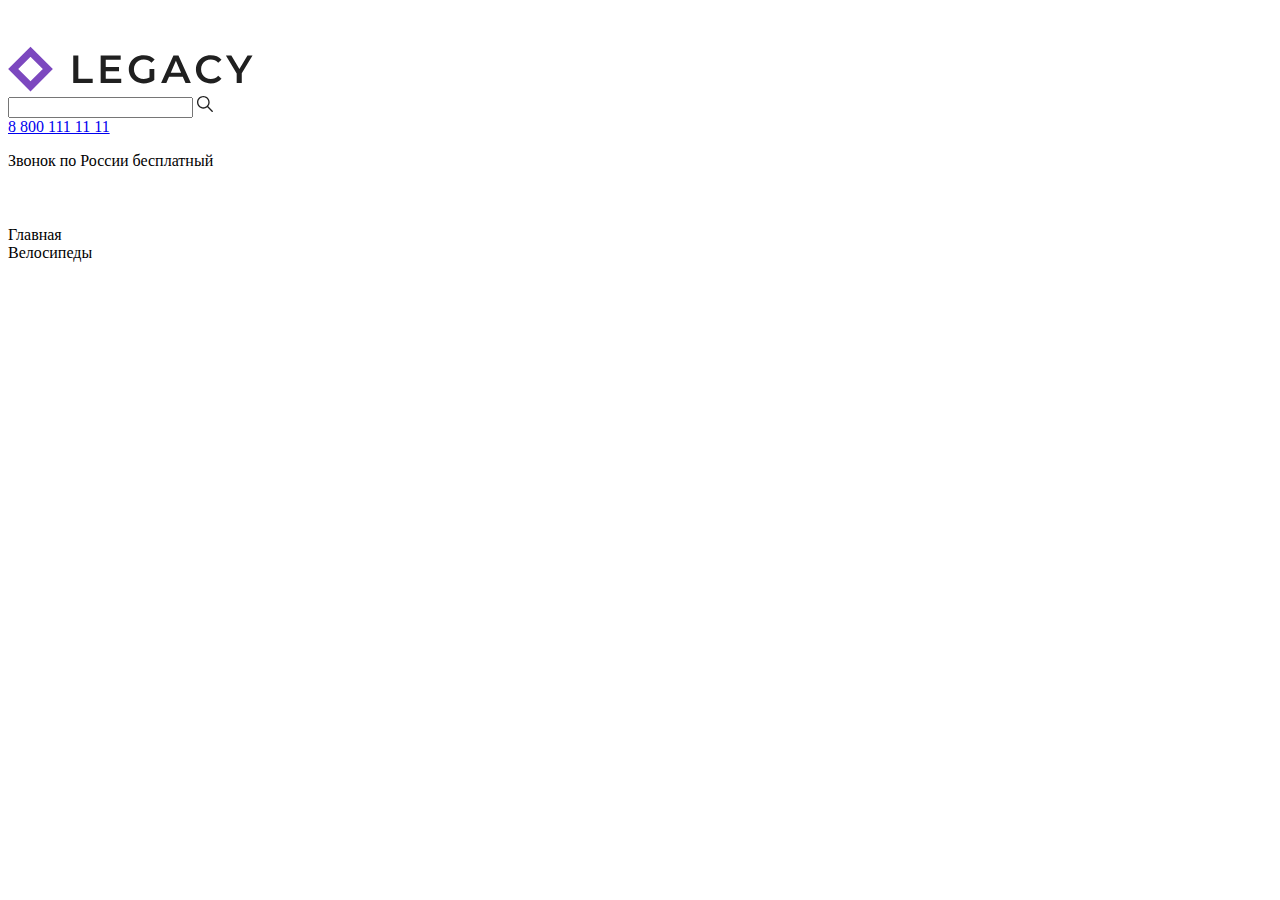
==== src/index.html @ 0d3ebe50 "пример с webpack" ====
<!doctype html>
<html lang="ru">
<head>
    <meta charset="UTF-8">
    <meta name="viewport"
          content="width=device-width, user-scalable=no, initial-scale=1.0, maximum-scale=1.0, minimum-scale=1.0">
    <meta http-equiv="X-UA-Compatible" content="ie=edge">
    <title>Hi</title>
</head>
<body>
<svg display="none" xmlns="http://www.w3.org/2000/svg">
    <symbol id="arrow" viewBox="0 0 10 5" fill="none" xmlns="http://www.w3.org/2000/svg">
        <path d="M10 5L5 4.37114e-07L0 5L10 5Z" fill="#202020"/>
    </symbol>

    <symbol id="person" viewBox="0 0 16 16" fill="none"
            xmlns="http://www.w3.org/2000/svg">
        <path d="M7.97253 8.9797C10.3374 8.9797 12.2532 6.96791 12.2532 4.48461C12.2532 2.00131 10.3374 0 7.97253 0C5.6077 0 3.69189 2.01179 3.69189 4.48461C3.69189 6.95743 5.6077 8.9797 7.97253 8.9797ZM7.97253 1.17354C9.70873 1.17354 11.1256 2.66143 11.1256 4.48461C11.1256 6.30779 9.70873 7.79568 7.97253 7.79568C6.23633 7.79568 4.81943 6.30779 4.81943 4.48461C4.81943 2.66143 6.24132 1.17354 7.97253 1.17354Z" fill="white"/>
        <path d="M0.563767 16.0001H15.4312C15.7456 16.0001 15.995 15.7381 15.995 15.4081C15.995 12.3066 13.5903 9.76562 10.6218 9.76562H5.37325C2.41472 9.76562 0 12.2908 0 15.4081C0 15.7381 0.249454 16.0001 0.563767 16.0001ZM5.37325 10.9549H10.6268C12.782 10.9549 14.5532 12.6366 14.8326 14.816H1.16745C1.44684 12.6471 3.21796 10.9549 5.37325 10.9549Z" fill="white"/>
    </symbol>

    <symbol id="turn" viewBox="0 0 18 18" fill="none"
             xmlns="http://www.w3.org/2000/svg">
        <rect width="18" height="18" rx="2" fill="#202020"/>
        <rect x="3" y="8" width="12" height="2" fill="white"/>
    </symbol>

    <symbol id="un-turn" viewBox="0 0 18 18" fill="none"
         xmlns="http://www.w3.org/2000/svg">
        <rect width="18" height="18" rx="2" fill="#D2D2D2"/>
        <rect x="4" y="4" width="10" height="10" stroke="white" stroke-width="2"/>
    </symbol>

    <symbol id="logo" viewBox="0 0 245 46" fill="none" xmlns="http://www.w3.org/2000/svg">
        <path d="M22.506 5.77637L5.20953 23.0729L22.506 40.3694L39.8025 23.0729L22.506 5.77637Z" stroke="#7C48BF" stroke-width="7.13258"/>
        <path d="M65.2446 9.53958H70.3444V32.6848H84.7023V37H65.2446V9.53958ZM113.247 32.724V37H92.6514V9.53958H112.698V13.8156H97.7512V20.9553H111.011V25.1528H97.7512V32.724H113.247ZM141.491 22.956H146.317V33.9009C144.904 35.0255 143.257 35.8885 141.374 36.49C139.491 37.0915 137.555 37.3923 135.568 37.3923C132.769 37.3923 130.246 36.7908 127.997 35.5877C125.747 34.3586 123.982 32.6717 122.701 30.5272C121.419 28.3827 120.778 25.9635 120.778 23.2698C120.778 20.5761 121.419 18.1569 122.701 16.0124C123.982 13.8679 125.747 12.1941 127.997 10.9911C130.272 9.76188 132.822 9.14729 135.646 9.14729C137.948 9.14729 140.04 9.5265 141.923 10.2849C143.806 11.0434 145.388 12.1549 146.67 13.6194L143.453 16.7577C141.361 14.6655 138.837 13.6194 135.882 13.6194C133.946 13.6194 132.22 14.0248 130.703 14.8355C129.213 15.6463 128.036 16.7839 127.173 18.2485C126.336 19.713 125.917 21.3868 125.917 23.2698C125.917 25.1005 126.336 26.7481 127.173 28.2127C128.036 29.6772 129.213 30.8279 130.703 31.6648C132.22 32.5017 133.933 32.9202 135.842 32.9202C137.987 32.9202 139.87 32.4494 141.491 31.5079V22.956ZM174.776 30.6449H161.046L158.339 37H153.082L165.439 9.53958H170.461L182.857 37H177.522L174.776 30.6449ZM173.089 26.6435L167.911 14.6394L162.772 26.6435H173.089ZM202.599 37.3923C199.827 37.3923 197.317 36.7908 195.067 35.5877C192.844 34.3586 191.092 32.6717 189.811 30.5272C188.555 28.3827 187.928 25.9635 187.928 23.2698C187.928 20.5761 188.568 18.1569 189.85 16.0124C191.131 13.8679 192.884 12.1941 195.107 10.9911C197.356 9.76188 199.866 9.14729 202.639 9.14729C204.888 9.14729 206.941 9.53958 208.798 10.3242C210.654 11.1087 212.224 12.2464 213.505 13.7371L210.21 16.8362C208.222 14.6917 205.777 13.6194 202.874 13.6194C200.991 13.6194 199.304 14.0379 197.813 14.8747C196.323 15.6855 195.159 16.8231 194.322 18.2877C193.485 19.7522 193.067 21.4129 193.067 23.2698C193.067 25.1266 193.485 26.7873 194.322 28.2519C195.159 29.7165 196.323 30.8672 197.813 31.7041C199.304 32.5148 200.991 32.9202 202.874 32.9202C205.777 32.9202 208.222 31.8348 210.21 29.6641L213.505 32.8025C212.224 34.2932 210.641 35.4308 208.758 36.2154C206.902 37 204.849 37.3923 202.599 37.3923ZM233.779 27.3104V37H228.679V27.3889L217.891 9.53958H223.344L231.386 22.9167L239.506 9.53958H244.527L233.779 27.3104Z" fill="#202020"/>
    </symbol>
</svg>

<div class="header">
    <div class="header__top">
        <div class="header__search-mobile">
            <img src="./assets/svg/search.svg" alt="search">
        </div>
        <div class="header__burger">
            <img src="./assets/svg/burger.svg" alt="burger">
        </div>
    </div>
    <div class="header__bottom container">
        <div class="header__left">
            <div class="header__logo">
                <div class="logo__image">
                    <svg width="245" height="46">
                        <use href="#logo"></use>
                    </svg>
                </div>
            </div>
            <div class="header__middle">
                <div class="header__search">
                    <label>
                        <input type="text">
                        <img class="header__search-icon" src="./assets/svg/search-black.svg" alt="search">
                    </label>
                </div>
                <div class="header__tel">
                    <a href="tel:+74951234567" class="header__tel-number">8 800 111 11 11</a>
                    <p class="header__tel-info">Звонок по России бесплатный</p>
                </div>
            </div>
        </div>
        <div class="header__links">
            <div class="header__link">
                <svg width="16" height="16">
                    <use href="#person"></use>
                </svg>
            </div>
            <div class="header__link">
                <img src="./assets/svg/basket.svg" alt="basket">
            </div>
        </div>
    </div>
</div>
<div class="breadcrumbs container">
    <div class="breadcrumbs__link">
        Главная
    </div>
    <div class="breadcrumbs__link">
        Велосипеды
    </div>
</div>
<main>
<!--    <div class="filters" style="margin: 200px auto">-->
<!--        <div class="filters__controls">-->
<!--            <svg class="filters__control-item" width="18" height="18"-->
<!--                 data-filters-open>-->
<!--                <use href="#turn"></use>-->
<!--            </svg>-->

<!--            <svg class="filters__control-item" width="18" height="18"-->
<!--                 data-filters-hide>-->
<!--                <use href="#un-turn"></use>-->
<!--            </svg>-->
<!--        </div>-->

<!--        <div class="filters__items">-->
<!--            <div class="accordion filters__item" data-accordion>-->
<!--                <div class="accordion__header" data-accordion-header>-->
<!--                    <span class="accordion__title body-1">Категория</span>-->

<!--                    <svg class="accordion__icon" width="10" height="5">-->
<!--                        <use href="#arrow"></use>-->
<!--                    </svg>-->
<!--                </div>-->

<!--                <div class="accordion__inner filters__checkboxes"-->
<!--                     data-accordion-inner>-->
<!--                    <label class="checkbox">-->
<!--                        <input class="checkbox__native" type="checkbox">-->

<!--                        <span class="checkbox__box"></span>-->

<!--                        <span class="checkbox__text">Горные</span>-->
<!--                    </label>-->
<!--                    <label class="checkbox">-->
<!--                        <input class="checkbox__native" type="checkbox">-->

<!--                        <span class="checkbox__box"></span>-->

<!--                        <span class="checkbox__text">Горные</span>-->
<!--                    </label>-->
<!--                    <label class="checkbox">-->
<!--                        <input class="checkbox__native" type="checkbox">-->

<!--                        <span class="checkbox__box"></span>-->

<!--                        <span class="checkbox__text">Горные</span>-->
<!--                    </label>-->
<!--                    <label class="checkbox">-->
<!--                        <input class="checkbox__native" type="checkbox">-->

<!--                        <span class="checkbox__box"></span>-->

<!--                        <span class="checkbox__text">Горные</span>-->
<!--                    </label>-->
<!--                    <label class="checkbox">-->
<!--                        <input class="checkbox__native" type="checkbox">-->

<!--                        <span class="checkbox__box"></span>-->

<!--                        <span class="checkbox__text">Горные</span>-->
<!--                    </label>-->
<!--                </div>-->
<!--            </div>-->
<!--        </div>-->

<!--        <button class="filters__btn body-2">-->
<!--            сбросить все-->
<!--        </button>-->
<!--    </div>-->

<!--    <div style="margin: 200px auto;width: fit-content;">-->
<!--        <div class="select body-1" id="sort">-->
<!--            <div class="select__header" data-select-header>-->
<!--                <span class="select__title" data-header-text>-->
<!--                    По алфавиту-->
<!--                </span>-->

<!--                <svg class="select__icon" width="10" height="5">-->
<!--                    <use href="#arrow"></use>-->
<!--                </svg>-->
<!--            </div>-->

<!--            <div class="select__inner">-->
<!--                <div class="select__item" data-select-item="alp">-->
<!--                    По алфавиту-->
<!--                </div>-->

<!--                <div class="select__item" data-select-item="price-down">-->
<!--                    По цене по убыванию-->
<!--                </div>-->

<!--                <div class="select__item" data-select-item="price-up">-->
<!--                    По цене по возрастанию-->
<!--                </div>-->
<!--            </div>-->
<!--        </div>-->
<!--    </div>-->
</main>
</body>
</html>
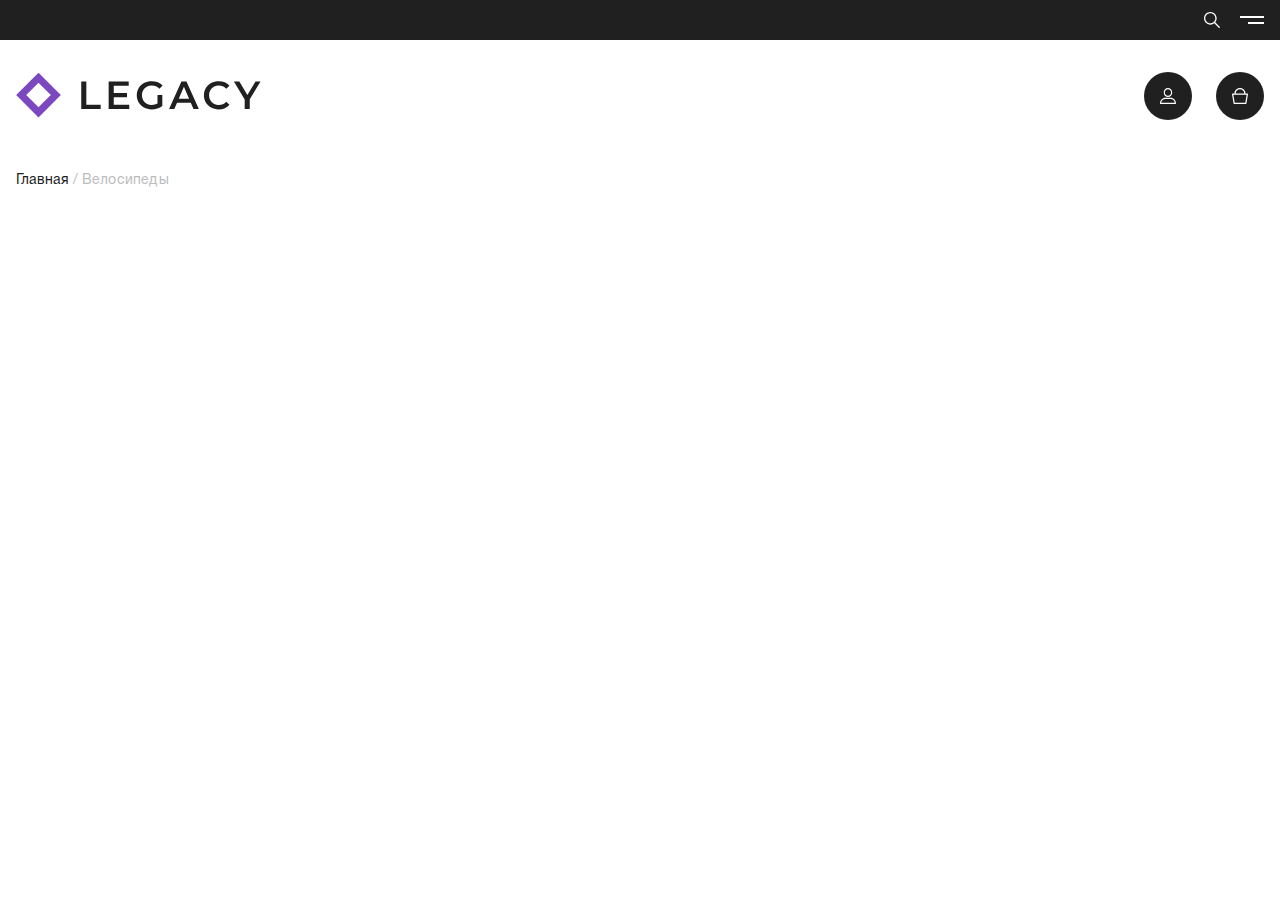
==== commit 5b440efb: "пример без webpack" ====
--- a/src/index.html
+++ b/src/index.html
@@ -5,6 +5,7 @@
     <meta name="viewport"
           content="width=device-width, user-scalable=no, initial-scale=1.0, maximum-scale=1.0, minimum-scale=1.0">
     <meta http-equiv="X-UA-Compatible" content="ie=edge">
+    <link rel="stylesheet" href="assets/style/index.css">
     <title>Hi</title>
 </head>
 <body>
--- a/src/assets/style/index.css
+++ b/src/assets/style/index.css
@@ -0,0 +1,518 @@
+@charset "UTF-8";
+html, body, div, span, applet, object, iframe,
+h1, h2, h3, h4, h5, h6, p, blockquote, pre,
+a, abbr, acronym, address, big, cite, code,
+del, dfn, em, img, ins, kbd, q, s, samp,
+small, strike, strong, sub, sup, tt, var,
+b, u, i, center,
+dl, dt, dd, ol, ul, li,
+fieldset, form, label, legend,
+table, caption, tbody, tfoot, thead, tr, th, td,
+article, aside, canvas, details, embed,
+figure, figcaption, footer, header, hgroup,
+menu, nav, output, ruby, section, summary,
+time, mark, audio, video {
+  margin: 0;
+  padding: 0;
+  border: 0;
+  font-size: 100%;
+  vertical-align: baseline;
+}
+
+/* HTML5 display-role reset for older browsers */
+article, aside, details, figcaption, figure,
+footer, header, hgroup, menu, nav, section {
+  display: block;
+}
+
+body {
+  line-height: 1;
+}
+
+ol, ul {
+  list-style: none;
+}
+
+blockquote, q {
+  quotes: none;
+}
+
+blockquote:before, blockquote:after,
+q:before, q:after {
+  content: "";
+  content: none;
+}
+
+table {
+  border-collapse: collapse;
+  border-spacing: 0;
+}
+
+.container {
+  padding: 0 12px;
+}
+
+@media screen and (min-width: 1024px) {
+  .container {
+    padding: 0 16px;
+  }
+}
+@media screen and (min-width: 1920px) {
+  .container {
+    padding: 0;
+    width: 1600px;
+    margin: auto;
+  }
+}
+@font-face {
+  font-family: "HelveticaNeueCyr";
+  src: url("/src/assets/fonts/HelveticaNeueCyr-Roman.eot");
+  src: local("HelveticaNeueCyr-Roman"), url("/src/assets/fonts/HelveticaNeueCyr-Roman.eot?#iefix") format("embedded-opentype"), url("/src/assets/fonts/HelveticaNeueCyr-Roman.woff") format("woff"), url("/src/assets/fonts/HelveticaNeueCyr-Roman.ttf") format("truetype");
+  font-weight: normal;
+  font-style: normal;
+  font-display: auto;
+}
+@font-face {
+  font-family: "HelveticaNeueCyr";
+  src: url("/src/assets/fonts/HelveticaNeueCyr-Black.eot");
+  src: local("HelveticaNeueCyr-Black"), url("/src/assets/fonts/HelveticaNeueCyr-Black.eot?#iefix") format("embedded-opentype"), url("/src/assets/fonts/HelveticaNeueCyr-Black.woff") format("woff"), url("/src/assets/fonts/HelveticaNeueCyr-Black.ttf") format("truetype");
+  font-weight: 800;
+  font-style: normal;
+  font-display: auto;
+}
+@font-face {
+  font-family: "HelveticaNeueCyr";
+  src: url("/src/assets/fonts/HelveticaNeueCyr-BlackItalic.eot");
+  src: local("HelveticaNeueCyr-BlackItalic"), url("/src/assets/fonts/HelveticaNeueCyr-BlackItalic.eot?#iefix") format("embedded-opentype"), url("/src/assets/fonts/HelveticaNeueCyr-BlackItalic.woff") format("woff"), url("/src/assets/fonts/HelveticaNeueCyr-BlackItalic.ttf") format("truetype");
+  font-weight: 800;
+  font-style: italic;
+  font-display: auto;
+}
+@font-face {
+  font-family: "HelveticaNeueCyr";
+  src: url("/src/assets/fonts/HelveticaNeueCyr-Bold.eot");
+  src: local("HelveticaNeueCyr-Bold"), url("/src/assets/fonts/HelveticaNeueCyr-Bold.eot?#iefix") format("embedded-opentype"), url("/src/assets/fonts/HelveticaNeueCyr-Bold.woff") format("woff"), url("/src/assets/fonts/HelveticaNeueCyr-Bold.ttf") format("truetype");
+  font-weight: 600;
+  font-style: normal;
+  font-display: auto;
+}
+@font-face {
+  font-family: "HelveticaNeueCyr";
+  src: url("/src/assets/fonts/HelveticaNeueCyr-BoldItalic.eot");
+  src: local("HelveticaNeueCyr-BoldItalic"), url("/src/assets/fonts/HelveticaNeueCyr-BoldItalic.eot?#iefix") format("embedded-opentype"), url("/src/assets/fonts/HelveticaNeueCyr-BoldItalic.woff") format("woff"), url("/src/assets/fonts/HelveticaNeueCyr-BoldItalic.ttf") format("truetype");
+  font-weight: 600;
+  font-style: italic;
+  font-display: auto;
+}
+@font-face {
+  font-family: "HelveticaNeueCyr";
+  src: url("/src/assets/fonts/HelveticaNeueCyr-Heavy.eot");
+  src: local("HelveticaNeueCyr-Heavy"), url("/src/assets/fonts/HelveticaNeueCyr-Heavy.eot?#iefix") format("embedded-opentype"), url("/src/assets/fonts/HelveticaNeueCyr-Heavy.woff") format("woff"), url("/src/assets/fonts/HelveticaNeueCyr-Heavy.ttf") format("truetype");
+  font-weight: 900;
+  font-style: normal;
+  font-display: auto;
+}
+@font-face {
+  font-family: "HelveticaNeueCyr";
+  src: url("/src/assets/fonts/HelveticaNeueCyr-Italic.eot");
+  src: local("HelveticaNeueCyr-Italic"), url("/src/assets/fonts/HelveticaNeueCyr-Italic.eot?#iefix") format("embedded-opentype"), url("/src/assets/fonts/HelveticaNeueCyr-Italic.woff") format("woff"), url("/src/assets/fonts/HelveticaNeueCyr-Italic.ttf") format("truetype");
+  font-weight: normal;
+  font-style: italic;
+  font-display: auto;
+}
+@font-face {
+  font-family: "HelveticaNeueCyr";
+  src: url("/src/assets/fonts/HelveticaNeueCyr-Light.eot");
+  src: local("HelveticaNeueCyr-Light"), url("/src/assets/fonts/HelveticaNeueCyr-Light.eot?#iefix") format("embedded-opentype"), url("/src/assets/fonts/HelveticaNeueCyr-Light.woff") format("woff"), url("/src/assets/fonts/HelveticaNeueCyr-Light.ttf") format("truetype");
+  font-weight: 300;
+  font-style: normal;
+  font-display: auto;
+}
+@font-face {
+  font-family: "HelveticaNeueCyr";
+  src: url("/src/assets/fonts/HelveticaNeueCyr-LightItalic.eot");
+  src: local("HelveticaNeueCyr-LightItalic"), url("/src/assets/fonts/HelveticaNeueCyr-LightItalic.eot?#iefix") format("embedded-opentype"), url("/src/assets/fonts/HelveticaNeueCyr-LightItalic.woff") format("woff"), url("/src/assets/fonts/HelveticaNeueCyr-LightItalic.ttf") format("truetype");
+  font-weight: 300;
+  font-style: italic;
+  font-display: auto;
+}
+@font-face {
+  font-family: "HelveticaNeueCyr";
+  src: url("/src/assets/fonts/HelveticaNeueCyr-Medium.eot");
+  src: local("HelveticaNeueCyr-Medium"), url("/src/assets/fonts/HelveticaNeueCyr-Medium.eot?#iefix") format("embedded-opentype"), url("/src/assets/fonts/HelveticaNeueCyr-Medium.woff") format("woff"), url("/src/assets/fonts/HelveticaNeueCyr-Medium.ttf") format("truetype");
+  font-weight: 500;
+  font-style: normal;
+  font-display: auto;
+}
+@font-face {
+  font-family: "HelveticaNeueCyr";
+  src: url("/src/assets/fonts/HelveticaNeueCyr-MediumItalic.eot");
+  src: local("HelveticaNeueCyr-MediumItalic"), url("/src/assets/fonts/HelveticaNeueCyr-MediumItalic.eot?#iefix") format("embedded-opentype"), url("/src/assets/fonts/HelveticaNeueCyr-MediumItalic.woff") format("woff"), url("/src/assets/fonts/HelveticaNeueCyr-MediumItalic.ttf") format("truetype");
+  font-weight: 500;
+  font-style: italic;
+  font-display: auto;
+}
+@font-face {
+  font-family: "HelveticaNeueCyr";
+  src: url("/src/assets/fonts/HelveticaNeueCyr-Thin.eot");
+  src: local("HelveticaNeueCyr-Thin"), url("/src/assets/fonts/HelveticaNeueCyr-Thin.eot?#iefix") format("embedded-opentype"), url("/src/assets/fonts/HelveticaNeueCyr-Thin.woff") format("woff"), url("/src/assets/fonts/HelveticaNeueCyr-Thin.ttf") format("truetype");
+  font-weight: 200;
+  font-style: normal;
+  font-display: auto;
+}
+@font-face {
+  font-family: "HelveticaNeueCyr";
+  src: url("/src/assets/fonts/HelveticaNeueCyr-UltraLight.eot");
+  src: local("HelveticaNeueCyr-UltraLight"), url("/src/assets/fonts/HelveticaNeueCyr-UltraLight.eot?#iefix") format("embedded-opentype"), url("/src/assets/fonts/HelveticaNeueCyr-UltraLight.woff") format("woff"), url("/src/assets/fonts/HelveticaNeueCyr-UltraLight.ttf") format("truetype");
+  font-weight: 100;
+  font-style: normal;
+  font-display: auto;
+}
+@font-face {
+  font-family: "HelveticaNeueCyr";
+  src: url("/src/assets/fonts/HelveticaNeueCyr-UltraLightItalic.eot");
+  src: local("HelveticaNeueCyr-UltraLightItalic"), url("/src/assets/fonts/HelveticaNeueCyr-UltraLightItalic.eot?#iefix") format("embedded-opentype"), url("/src/assets/fonts/HelveticaNeueCyr-UltraLightItalic.woff") format("woff"), url("/src/assets/fonts/HelveticaNeueCyr-UltraLightItalic.ttf") format("truetype");
+  font-weight: 100;
+  font-style: italic;
+  font-display: auto;
+}
+.header__top {
+  background: #202020;
+  display: flex;
+  justify-content: flex-end;
+  align-items: center;
+  height: 40px;
+  gap: 20px;
+  padding: 0 12px;
+}
+.header__left {
+  display: flex;
+  gap: 56px;
+}
+.header__middle {
+  display: none;
+  gap: 32px;
+}
+.header__bottom {
+  display: flex;
+  margin-top: 8px;
+  justify-content: space-between;
+}
+.header__search-mobile {
+  width: 16px;
+  height: 16px;
+}
+.header__burger {
+  width: 24px;
+  height: 8px;
+  display: flex;
+}
+.header__links {
+  display: flex;
+  gap: 12px;
+}
+.header__link {
+  width: 36px;
+  height: 36px;
+  background-color: #202020;
+  border-radius: 50%;
+  display: flex;
+  justify-content: center;
+  align-items: center;
+}
+.header__link img {
+  width: 16px;
+  height: 16px;
+}
+.header__tel {
+  display: flex;
+  flex-direction: column;
+  gap: 8px;
+}
+.header__tel-number {
+  font-style: normal;
+  font-weight: 600;
+  font-size: 20px;
+  line-height: 20px;
+  color: #202020;
+  text-decoration: none;
+}
+.header__tel-info {
+  font-style: normal;
+  font-weight: normal;
+  font-size: 12px;
+  line-height: 18px;
+  color: #636363;
+}
+.header__search {
+  width: 757px;
+  height: 48px;
+  position: relative;
+}
+.header__search input {
+  width: calc(100% - 64px);
+  border: none;
+  outline: 1px solid #202020;
+  padding: 16px 48px 16px 16px;
+}
+.header__search-icon {
+  position: absolute;
+  right: 16px;
+  top: 16px;
+  width: 16px;
+  height: 16px;
+}
+.header__logo {
+  display: flex;
+  gap: 12px;
+  align-items: center;
+}
+
+@media screen and (min-width: 1024px) {
+  .header__top {
+    padding: 0 16px;
+  }
+  .header__bottom {
+    margin-top: 32px;
+  }
+  .header__links {
+    gap: 24px;
+  }
+  .header__link {
+    width: 48px;
+    height: 48px;
+  }
+}
+@media screen and (min-width: 1920px) {
+  .header__burger {
+    display: none;
+  }
+  .header__search-mobile {
+    display: none;
+  }
+  .header__middle {
+    display: flex;
+  }
+}
+.breadcrumbs {
+  display: flex;
+  flex-wrap: nowrap;
+  margin-top: 36px;
+  gap: 4px;
+}
+.breadcrumbs__link {
+  font-style: normal;
+  font-weight: normal;
+  font-size: 14px;
+  line-height: 21px;
+  color: #202020;
+  white-space: nowrap;
+}
+.breadcrumbs__link:not(:first-child):before {
+  content: "/";
+}
+.breadcrumbs__link:last-child {
+  color: #BCBCBC;
+}
+
+@media screen and (min-width: 1024px) {
+  .breadcrumbs {
+    margin-top: 48px;
+  }
+}
+@media screen and (min-width: 1920px) {
+  .breadcrumbs {
+    margin-top: 24px;
+  }
+}
+.body-1 {
+  font-weight: 300;
+  font-size: 16px;
+  line-height: 24px;
+}
+
+.body-2 {
+  font-size: 14px;
+  line-height: 16px;
+  font-weight: 600;
+}
+
+.filters {
+  max-width: 320px;
+  width: 100%;
+}
+
+.filters__controls {
+  margin-bottom: 15px;
+}
+
+.filters__btn {
+  margin-top: 24px;
+  color: #202020;
+  text-transform: uppercase;
+  border: 0;
+  padding: 0;
+  outline: 0;
+  background-color: transparent;
+}
+
+.filters__checkboxes {
+  display: flex;
+  flex-direction: column;
+  gap: 8px;
+}
+
+.filters__controls {
+  display: flex;
+  gap: 14px;
+}
+.filters__controls .filters__control-item {
+  cursor: pointer;
+}
+
+.select {
+  min-width: 250px;
+  position: relative;
+}
+.select_open .select__inner {
+  display: block;
+}
+.select_open .select__icon {
+  transform: rotate(0deg);
+}
+
+.select__header {
+  display: flex;
+  align-items: center;
+  justify-content: space-between;
+  gap: 16px;
+  padding: 12px;
+  background: white;
+  border: 1px solid #D2D2D2;
+  border-radius: 2px;
+  cursor: pointer;
+}
+
+.select__inner {
+  display: none;
+  position: absolute;
+  top: calc(100% + 4px);
+  right: 0;
+  left: 0;
+  background: white;
+  box-shadow: 0 30px 30px rgba(0, 0, 0, 0.08);
+  border-radius: 2px;
+}
+
+.select__icon {
+  transform: rotate(180deg);
+}
+
+.select__item {
+  padding: 12px;
+  color: #636363;
+  cursor: pointer;
+}
+.select__item:hover {
+  background: #E5E5E5;
+  color: #202020;
+}
+
+.accordion {
+  --transition-time: .5s;
+  border-top: 1px solid #D2D2D2;
+  border-bottom: 1px solid #D2D2D2;
+  transition: padding-bottom var(--transition-time);
+}
+.accordion_open {
+  padding-bottom: 16px;
+}
+.accordion_open .accordion__icon {
+  transform: rotate(0);
+}
+
+.accordion__title {
+  font-weight: 600;
+}
+
+.accordion__header {
+  display: flex;
+  align-items: center;
+  justify-content: space-between;
+  padding: 16px 0;
+  cursor: pointer;
+}
+
+.accordion__icon {
+  transform: rotate(180deg);
+}
+
+.accordion__inner {
+  height: 0;
+  max-height: 168px;
+  overflow-y: auto;
+  transition: height var(--transition-time);
+}
+
+.accordion__inner {
+  margin-right: 2.5px;
+}
+.accordion__inner::-webkit-scrollbar {
+  width: 4px;
+}
+.accordion__inner::-webkit-scrollbar-track {
+  background-color: #E9E9E9;
+  border-radius: 10px;
+}
+.accordion__inner::-webkit-scrollbar-thumb {
+  background-color: #636363;
+  border-radius: 3px;
+}
+
+.checkbox {
+  --color: #636363;
+  display: flex;
+  align-items: center;
+  gap: 12px;
+}
+
+.checkbox__native {
+  position: absolute;
+  width: 1px;
+  height: 1px;
+  margin: -1px;
+  border: 0;
+  padding: 0;
+  white-space: nowrap;
+  clip-path: inset(100%);
+  clip: rect(0 0 0 0);
+  overflow: hidden;
+}
+.checkbox__native:checked + .checkbox__box:before {
+  content: "✓";
+  width: fit-content;
+  display: block;
+  margin: auto;
+}
+
+.checkbox__box {
+  display: inline-block;
+  width: 16px;
+  height: 16px;
+  border: 1px solid var(--color);
+  border-radius: 2px;
+}
+
+.checkbox__text {
+  color: var(--color);
+}
+
+html {
+  font-family: "HelveticaNeueCyr", sans-serif;
+}
+
+body {
+  margin: 0;
+}
+
+/*# sourceMappingURL=index.css.map */
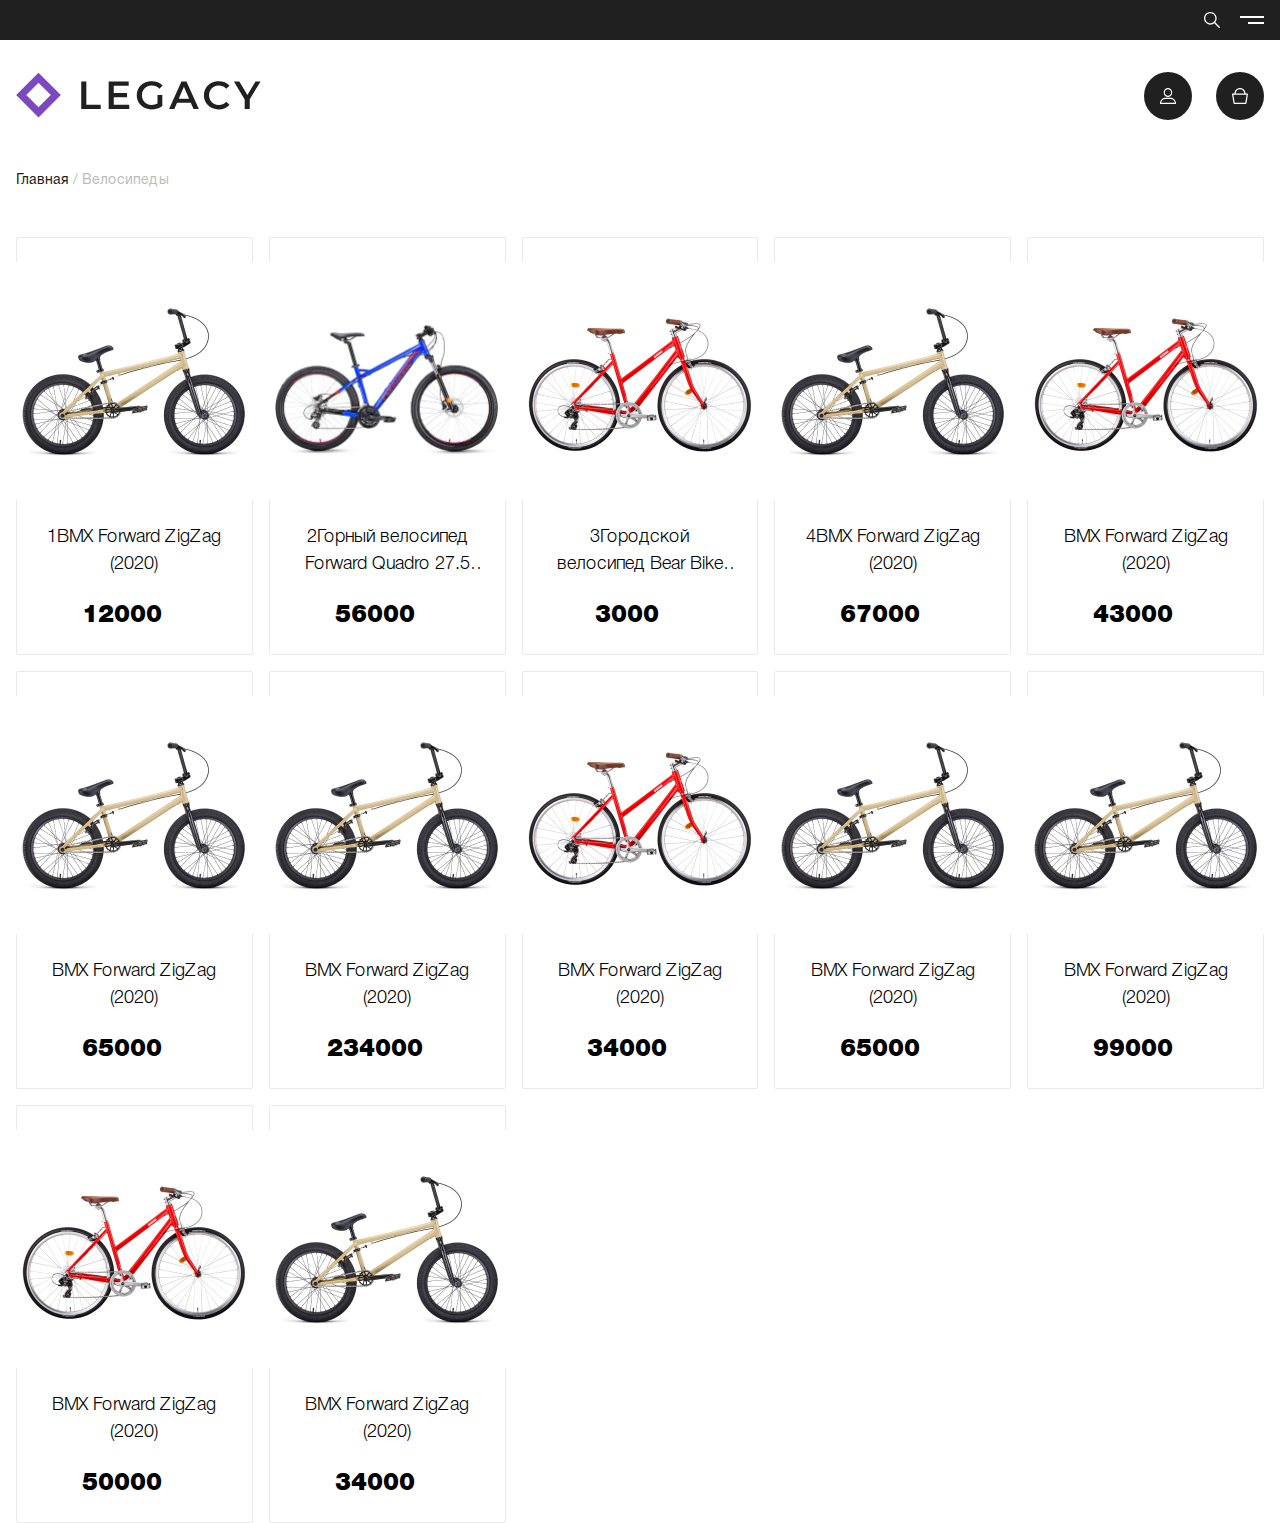
==== commit a0d3baf7: "css only" ====
--- a/src/index.html
+++ b/src/index.html
@@ -90,6 +90,385 @@
     </div>
 </div>
 <main>
+    <div class="catalog__content container">
+        <div class="catalog__inner">
+
+            <div class="catalog__items" id="catalog-items">
+                <div class="product-card">
+                    <div class="product-card__inner">
+                        <div class="product-card__controls">
+                            <svg class="svg-grey" width="24" height="22">
+                                <use href="#hearth"></use>
+                            </svg>
+
+                            <div class="product-card__basket ">
+                                <svg class="svg-primary" width="20" height="20">
+                                    <use href="#basket"></use>
+                                </svg>
+                            </div>
+                        </div>
+
+                        <img class="product-card__image" src="/src/assets/img/card-1.png" alt="Изображение">
+
+                        <div class="product-card__description">
+                            1BMX Forward ZigZag (2020)
+                        </div>
+
+                        <div class="product-card__price">
+                    <span>
+                        12000
+                    </span>
+
+                            <svg class="svg-primary" width="17" height="17">
+                                <use href="#rub"></use>
+                            </svg>
+                        </div>
+                    </div>
+                </div>
+                <div class="product-card">
+                    <div class="product-card__inner">
+                        <div class="product-card__controls">
+                            <svg class="svg-grey" width="24" height="22">
+                                <use href="#hearth"></use>
+                            </svg>
+
+                            <div class="product-card__basket product-card__basket_active">
+                                <svg class="svg-primary" width="20" height="20">
+                                    <use href="#basket"></use>
+                                </svg>
+                            </div>
+                        </div>
+
+                        <img class="product-card__image" src="/src/assets/img/card-2.png" alt="Изображение">
+
+                        <div class="product-card__description">
+                            2Горный велосипед Forward Quadro 27.5 3.0 (2019)
+                        </div>
+
+                        <div class="product-card__price">
+                    <span>
+                        56000
+                    </span>
+
+                            <svg class="svg-primary" width="17" height="17">
+                                <use href="#rub"></use>
+                            </svg>
+                        </div>
+                    </div>
+                </div>
+                <div class="product-card">
+                    <div class="product-card__inner">
+                        <div class="product-card__controls">
+                            <svg class="svg-grey" width="24" height="22">
+                                <use href="#hearth"></use>
+                            </svg>
+
+                            <div class="product-card__basket ">
+                                <svg class="svg-primary" width="20" height="20">
+                                    <use href="#basket"></use>
+                                </svg>
+                            </div>
+                        </div>
+
+                        <img class="product-card__image" src="/src/assets/img/card-3.png" alt="Изображение">
+
+                        <div class="product-card__description">
+                            3Городской велосипед Bear Bike Амстердам (2019)
+                        </div>
+
+                        <div class="product-card__price">
+                    <span>
+                        3000
+                    </span>
+
+                            <svg class="svg-primary" width="17" height="17">
+                                <use href="#rub"></use>
+                            </svg>
+                        </div>
+                    </div>
+                </div>
+                <div class="product-card">
+                    <div class="product-card__inner">
+                        <div class="product-card__controls">
+                            <svg class="svg-grey" width="24" height="22">
+                                <use href="#hearth"></use>
+                            </svg>
+
+                            <div class="product-card__basket ">
+                                <svg class="svg-primary" width="20" height="20">
+                                    <use href="#basket"></use>
+                                </svg>
+                            </div>
+                        </div>
+
+                        <img class="product-card__image" src="/src/assets/img/card-4.png" alt="Изображение">
+
+                        <div class="product-card__description">
+                            4BMX Forward ZigZag (2020)
+                        </div>
+
+                        <div class="product-card__price">
+                    <span>
+                        67000
+                    </span>
+
+                            <svg class="svg-primary" width="17" height="17">
+                                <use href="#rub"></use>
+                            </svg>
+                        </div>
+                    </div>
+                </div>
+                <div class="product-card">
+                    <div class="product-card__inner">
+                        <div class="product-card__controls">
+                            <svg class="svg-grey" width="24" height="22">
+                                <use href="#hearth"></use>
+                            </svg>
+
+                            <div class="product-card__basket ">
+                                <svg class="svg-primary" width="20" height="20">
+                                    <use href="#basket"></use>
+                                </svg>
+                            </div>
+                        </div>
+
+                        <img class="product-card__image" src="/src/assets/img/card-5.png" alt="Изображение">
+
+                        <div class="product-card__description">
+                            BMX Forward ZigZag (2020)
+                        </div>
+
+                        <div class="product-card__price">
+                    <span>
+                        43000
+                    </span>
+
+                            <svg class="svg-primary" width="17" height="17">
+                                <use href="#rub"></use>
+                            </svg>
+                        </div>
+                    </div>
+                </div>
+                <div class="product-card">
+                    <div class="product-card__inner">
+                        <div class="product-card__controls">
+                            <svg class="svg-grey" width="24" height="22">
+                                <use href="#hearth"></use>
+                            </svg>
+
+                            <div class="product-card__basket ">
+                                <svg class="svg-primary" width="20" height="20">
+                                    <use href="#basket"></use>
+                                </svg>
+                            </div>
+                        </div>
+
+                        <img class="product-card__image" src="/src/assets/img/card-1.png" alt="Изображение">
+
+                        <div class="product-card__description">
+                            BMX Forward ZigZag (2020)
+                        </div>
+
+                        <div class="product-card__price">
+                    <span>
+                        65000
+                    </span>
+
+                            <svg class="svg-primary" width="17" height="17">
+                                <use href="#rub"></use>
+                            </svg>
+                        </div>
+                    </div>
+                </div>
+                <div class="product-card">
+                    <div class="product-card__inner">
+                        <div class="product-card__controls">
+                            <svg class="svg-grey" width="24" height="22">
+                                <use href="#hearth"></use>
+                            </svg>
+
+                            <div class="product-card__basket ">
+                                <svg class="svg-primary" width="20" height="20">
+                                    <use href="#basket"></use>
+                                </svg>
+                            </div>
+                        </div>
+
+                        <img class="product-card__image" src="/src/assets/img/card-4.png" alt="Изображение">
+
+                        <div class="product-card__description">
+                            BMX Forward ZigZag (2020)
+                        </div>
+
+                        <div class="product-card__price">
+                    <span>
+                        234000
+                    </span>
+
+                            <svg class="svg-primary" width="17" height="17">
+                                <use href="#rub"></use>
+                            </svg>
+                        </div>
+                    </div>
+                </div>
+                <div class="product-card">
+                    <div class="product-card__inner">
+                        <div class="product-card__controls">
+                            <svg class="svg-grey" width="24" height="22">
+                                <use href="#hearth"></use>
+                            </svg>
+
+                            <div class="product-card__basket ">
+                                <svg class="svg-primary" width="20" height="20">
+                                    <use href="#basket"></use>
+                                </svg>
+                            </div>
+                        </div>
+
+                        <img class="product-card__image" src="/src/assets/img/card-5.png" alt="Изображение">
+
+                        <div class="product-card__description">
+                            BMX Forward ZigZag (2020)
+                        </div>
+
+                        <div class="product-card__price">
+                    <span>
+                        34000
+                    </span>
+
+                            <svg class="svg-primary" width="17" height="17">
+                                <use href="#rub"></use>
+                            </svg>
+                        </div>
+                    </div>
+                </div>
+                <div class="product-card">
+                    <div class="product-card__inner">
+                        <div class="product-card__controls">
+                            <svg class="svg-grey" width="24" height="22">
+                                <use href="#hearth"></use>
+                            </svg>
+
+                            <div class="product-card__basket ">
+                                <svg class="svg-primary" width="20" height="20">
+                                    <use href="#basket"></use>
+                                </svg>
+                            </div>
+                        </div>
+
+                        <img class="product-card__image" src="/src/assets/img/card-1.png" alt="Изображение">
+
+                        <div class="product-card__description">
+                            BMX Forward ZigZag (2020)
+                        </div>
+
+                        <div class="product-card__price">
+                    <span>
+                        65000
+                    </span>
+
+                            <svg class="svg-primary" width="17" height="17">
+                                <use href="#rub"></use>
+                            </svg>
+                        </div>
+                    </div>
+                </div>
+                <div class="product-card">
+                    <div class="product-card__inner">
+                        <div class="product-card__controls">
+                            <svg class="svg-grey" width="24" height="22">
+                                <use href="#hearth"></use>
+                            </svg>
+
+                            <div class="product-card__basket ">
+                                <svg class="svg-primary" width="20" height="20">
+                                    <use href="#basket"></use>
+                                </svg>
+                            </div>
+                        </div>
+
+                        <img class="product-card__image" src="/src/assets/img/card-4.png" alt="Изображение">
+
+                        <div class="product-card__description">
+                            BMX Forward ZigZag (2020)
+                        </div>
+
+                        <div class="product-card__price">
+                    <span>
+                        99000
+                    </span>
+
+                            <svg class="svg-primary" width="17" height="17">
+                                <use href="#rub"></use>
+                            </svg>
+                        </div>
+                    </div>
+                </div>
+                <div class="product-card">
+                    <div class="product-card__inner">
+                        <div class="product-card__controls">
+                            <svg class="svg-grey" width="24" height="22">
+                                <use href="#hearth"></use>
+                            </svg>
+
+                            <div class="product-card__basket ">
+                                <svg class="svg-primary" width="20" height="20">
+                                    <use href="#basket"></use>
+                                </svg>
+                            </div>
+                        </div>
+
+                        <img class="product-card__image" src="/src/assets/img/card-5.png" alt="Изображение">
+
+                        <div class="product-card__description">
+                            BMX Forward ZigZag (2020)
+                        </div>
+
+                        <div class="product-card__price">
+                    <span>
+                        50000
+                    </span>
+
+                            <svg class="svg-primary" width="17" height="17">
+                                <use href="#rub"></use>
+                            </svg>
+                        </div>
+                    </div>
+                </div>
+                <div class="product-card">
+                    <div class="product-card__inner">
+                        <div class="product-card__controls">
+                            <svg class="svg-grey" width="24" height="22">
+                                <use href="#hearth"></use>
+                            </svg>
+
+                            <div class="product-card__basket ">
+                                <svg class="svg-primary" width="20" height="20">
+                                    <use href="#basket"></use>
+                                </svg>
+                            </div>
+                        </div>
+
+                        <img class="product-card__image" src="/src/assets/img/card-1.png" alt="Изображение">
+
+                        <div class="product-card__description">
+                            BMX Forward ZigZag (2020)
+                        </div>
+
+                        <div class="product-card__price">
+                    <span>
+                        34000
+                    </span>
+
+                            <svg class="svg-primary" width="17" height="17">
+                                <use href="#rub"></use>
+                            </svg>
+                        </div>
+                    </div>
+                </div></div>
+
+        </div>
+    </div>
 <!--    <div class="filters" style="margin: 200px auto">-->
 <!--        <div class="filters__controls">-->
 <!--            <svg class="filters__control-item" width="18" height="18"-->
--- a/src/assets/style/index.css
+++ b/src/assets/style/index.css
@@ -1,518 +1,12 @@
-@charset "UTF-8";
-html, body, div, span, applet, object, iframe,
-h1, h2, h3, h4, h5, h6, p, blockquote, pre,
-a, abbr, acronym, address, big, cite, code,
-del, dfn, em, img, ins, kbd, q, s, samp,
-small, strike, strong, sub, sup, tt, var,
-b, u, i, center,
-dl, dt, dd, ol, ul, li,
-fieldset, form, label, legend,
-table, caption, tbody, tfoot, thead, tr, th, td,
-article, aside, canvas, details, embed,
-figure, figcaption, footer, header, hgroup,
-menu, nav, output, ruby, section, summary,
-time, mark, audio, video {
-  margin: 0;
-  padding: 0;
-  border: 0;
-  font-size: 100%;
-  vertical-align: baseline;
-}
+@import "reset.css";
+@import "componets/index.css";
+@import "ui/index.css";
 
-/* HTML5 display-role reset for older browsers */
-article, aside, details, figcaption, figure,
-footer, header, hgroup, menu, nav, section {
-  display: block;
-}
-
-body {
-  line-height: 1;
-}
-
-ol, ul {
-  list-style: none;
-}
-
-blockquote, q {
-  quotes: none;
-}
-
-blockquote:before, blockquote:after,
-q:before, q:after {
-  content: "";
-  content: none;
-}
-
-table {
-  border-collapse: collapse;
-  border-spacing: 0;
-}
-
-.container {
-  padding: 0 12px;
-}
-
-@media screen and (min-width: 1024px) {
-  .container {
-    padding: 0 16px;
-  }
-}
-@media screen and (min-width: 1920px) {
-  .container {
-    padding: 0;
-    width: 1600px;
-    margin: auto;
-  }
-}
-@font-face {
-  font-family: "HelveticaNeueCyr";
-  src: url("/src/assets/fonts/HelveticaNeueCyr-Roman.eot");
-  src: local("HelveticaNeueCyr-Roman"), url("/src/assets/fonts/HelveticaNeueCyr-Roman.eot?#iefix") format("embedded-opentype"), url("/src/assets/fonts/HelveticaNeueCyr-Roman.woff") format("woff"), url("/src/assets/fonts/HelveticaNeueCyr-Roman.ttf") format("truetype");
-  font-weight: normal;
-  font-style: normal;
-  font-display: auto;
-}
-@font-face {
-  font-family: "HelveticaNeueCyr";
-  src: url("/src/assets/fonts/HelveticaNeueCyr-Black.eot");
-  src: local("HelveticaNeueCyr-Black"), url("/src/assets/fonts/HelveticaNeueCyr-Black.eot?#iefix") format("embedded-opentype"), url("/src/assets/fonts/HelveticaNeueCyr-Black.woff") format("woff"), url("/src/assets/fonts/HelveticaNeueCyr-Black.ttf") format("truetype");
-  font-weight: 800;
-  font-style: normal;
-  font-display: auto;
-}
-@font-face {
-  font-family: "HelveticaNeueCyr";
-  src: url("/src/assets/fonts/HelveticaNeueCyr-BlackItalic.eot");
-  src: local("HelveticaNeueCyr-BlackItalic"), url("/src/assets/fonts/HelveticaNeueCyr-BlackItalic.eot?#iefix") format("embedded-opentype"), url("/src/assets/fonts/HelveticaNeueCyr-BlackItalic.woff") format("woff"), url("/src/assets/fonts/HelveticaNeueCyr-BlackItalic.ttf") format("truetype");
-  font-weight: 800;
-  font-style: italic;
-  font-display: auto;
-}
-@font-face {
-  font-family: "HelveticaNeueCyr";
-  src: url("/src/assets/fonts/HelveticaNeueCyr-Bold.eot");
-  src: local("HelveticaNeueCyr-Bold"), url("/src/assets/fonts/HelveticaNeueCyr-Bold.eot?#iefix") format("embedded-opentype"), url("/src/assets/fonts/HelveticaNeueCyr-Bold.woff") format("woff"), url("/src/assets/fonts/HelveticaNeueCyr-Bold.ttf") format("truetype");
-  font-weight: 600;
-  font-style: normal;
-  font-display: auto;
-}
-@font-face {
-  font-family: "HelveticaNeueCyr";
-  src: url("/src/assets/fonts/HelveticaNeueCyr-BoldItalic.eot");
-  src: local("HelveticaNeueCyr-BoldItalic"), url("/src/assets/fonts/HelveticaNeueCyr-BoldItalic.eot?#iefix") format("embedded-opentype"), url("/src/assets/fonts/HelveticaNeueCyr-BoldItalic.woff") format("woff"), url("/src/assets/fonts/HelveticaNeueCyr-BoldItalic.ttf") format("truetype");
-  font-weight: 600;
-  font-style: italic;
-  font-display: auto;
-}
-@font-face {
-  font-family: "HelveticaNeueCyr";
-  src: url("/src/assets/fonts/HelveticaNeueCyr-Heavy.eot");
-  src: local("HelveticaNeueCyr-Heavy"), url("/src/assets/fonts/HelveticaNeueCyr-Heavy.eot?#iefix") format("embedded-opentype"), url("/src/assets/fonts/HelveticaNeueCyr-Heavy.woff") format("woff"), url("/src/assets/fonts/HelveticaNeueCyr-Heavy.ttf") format("truetype");
-  font-weight: 900;
-  font-style: normal;
-  font-display: auto;
-}
-@font-face {
-  font-family: "HelveticaNeueCyr";
-  src: url("/src/assets/fonts/HelveticaNeueCyr-Italic.eot");
-  src: local("HelveticaNeueCyr-Italic"), url("/src/assets/fonts/HelveticaNeueCyr-Italic.eot?#iefix") format("embedded-opentype"), url("/src/assets/fonts/HelveticaNeueCyr-Italic.woff") format("woff"), url("/src/assets/fonts/HelveticaNeueCyr-Italic.ttf") format("truetype");
-  font-weight: normal;
-  font-style: italic;
-  font-display: auto;
-}
-@font-face {
-  font-family: "HelveticaNeueCyr";
-  src: url("/src/assets/fonts/HelveticaNeueCyr-Light.eot");
-  src: local("HelveticaNeueCyr-Light"), url("/src/assets/fonts/HelveticaNeueCyr-Light.eot?#iefix") format("embedded-opentype"), url("/src/assets/fonts/HelveticaNeueCyr-Light.woff") format("woff"), url("/src/assets/fonts/HelveticaNeueCyr-Light.ttf") format("truetype");
-  font-weight: 300;
-  font-style: normal;
-  font-display: auto;
-}
-@font-face {
-  font-family: "HelveticaNeueCyr";
-  src: url("/src/assets/fonts/HelveticaNeueCyr-LightItalic.eot");
-  src: local("HelveticaNeueCyr-LightItalic"), url("/src/assets/fonts/HelveticaNeueCyr-LightItalic.eot?#iefix") format("embedded-opentype"), url("/src/assets/fonts/HelveticaNeueCyr-LightItalic.woff") format("woff"), url("/src/assets/fonts/HelveticaNeueCyr-LightItalic.ttf") format("truetype");
-  font-weight: 300;
-  font-style: italic;
-  font-display: auto;
-}
-@font-face {
-  font-family: "HelveticaNeueCyr";
-  src: url("/src/assets/fonts/HelveticaNeueCyr-Medium.eot");
-  src: local("HelveticaNeueCyr-Medium"), url("/src/assets/fonts/HelveticaNeueCyr-Medium.eot?#iefix") format("embedded-opentype"), url("/src/assets/fonts/HelveticaNeueCyr-Medium.woff") format("woff"), url("/src/assets/fonts/HelveticaNeueCyr-Medium.ttf") format("truetype");
-  font-weight: 500;
-  font-style: normal;
-  font-display: auto;
-}
-@font-face {
-  font-family: "HelveticaNeueCyr";
-  src: url("/src/assets/fonts/HelveticaNeueCyr-MediumItalic.eot");
-  src: local("HelveticaNeueCyr-MediumItalic"), url("/src/assets/fonts/HelveticaNeueCyr-MediumItalic.eot?#iefix") format("embedded-opentype"), url("/src/assets/fonts/HelveticaNeueCyr-MediumItalic.woff") format("woff"), url("/src/assets/fonts/HelveticaNeueCyr-MediumItalic.ttf") format("truetype");
-  font-weight: 500;
-  font-style: italic;
-  font-display: auto;
-}
-@font-face {
-  font-family: "HelveticaNeueCyr";
-  src: url("/src/assets/fonts/HelveticaNeueCyr-Thin.eot");
-  src: local("HelveticaNeueCyr-Thin"), url("/src/assets/fonts/HelveticaNeueCyr-Thin.eot?#iefix") format("embedded-opentype"), url("/src/assets/fonts/HelveticaNeueCyr-Thin.woff") format("woff"), url("/src/assets/fonts/HelveticaNeueCyr-Thin.ttf") format("truetype");
-  font-weight: 200;
-  font-style: normal;
-  font-display: auto;
-}
-@font-face {
-  font-family: "HelveticaNeueCyr";
-  src: url("/src/assets/fonts/HelveticaNeueCyr-UltraLight.eot");
-  src: local("HelveticaNeueCyr-UltraLight"), url("/src/assets/fonts/HelveticaNeueCyr-UltraLight.eot?#iefix") format("embedded-opentype"), url("/src/assets/fonts/HelveticaNeueCyr-UltraLight.woff") format("woff"), url("/src/assets/fonts/HelveticaNeueCyr-UltraLight.ttf") format("truetype");
-  font-weight: 100;
-  font-style: normal;
-  font-display: auto;
-}
-@font-face {
-  font-family: "HelveticaNeueCyr";
-  src: url("/src/assets/fonts/HelveticaNeueCyr-UltraLightItalic.eot");
-  src: local("HelveticaNeueCyr-UltraLightItalic"), url("/src/assets/fonts/HelveticaNeueCyr-UltraLightItalic.eot?#iefix") format("embedded-opentype"), url("/src/assets/fonts/HelveticaNeueCyr-UltraLightItalic.woff") format("woff"), url("/src/assets/fonts/HelveticaNeueCyr-UltraLightItalic.ttf") format("truetype");
-  font-weight: 100;
-  font-style: italic;
-  font-display: auto;
-}
-.header__top {
-  background: #202020;
-  display: flex;
-  justify-content: flex-end;
-  align-items: center;
-  height: 40px;
-  gap: 20px;
-  padding: 0 12px;
-}
-.header__left {
-  display: flex;
-  gap: 56px;
-}
-.header__middle {
-  display: none;
-  gap: 32px;
-}
-.header__bottom {
-  display: flex;
-  margin-top: 8px;
-  justify-content: space-between;
-}
-.header__search-mobile {
-  width: 16px;
-  height: 16px;
-}
-.header__burger {
-  width: 24px;
-  height: 8px;
-  display: flex;
-}
-.header__links {
-  display: flex;
-  gap: 12px;
-}
-.header__link {
-  width: 36px;
-  height: 36px;
-  background-color: #202020;
-  border-radius: 50%;
-  display: flex;
-  justify-content: center;
-  align-items: center;
-}
-.header__link img {
-  width: 16px;
-  height: 16px;
-}
-.header__tel {
-  display: flex;
-  flex-direction: column;
-  gap: 8px;
-}
-.header__tel-number {
-  font-style: normal;
-  font-weight: 600;
-  font-size: 20px;
-  line-height: 20px;
-  color: #202020;
-  text-decoration: none;
-}
-.header__tel-info {
-  font-style: normal;
-  font-weight: normal;
-  font-size: 12px;
-  line-height: 18px;
-  color: #636363;
-}
-.header__search {
-  width: 757px;
-  height: 48px;
-  position: relative;
-}
-.header__search input {
-  width: calc(100% - 64px);
-  border: none;
-  outline: 1px solid #202020;
-  padding: 16px 48px 16px 16px;
-}
-.header__search-icon {
-  position: absolute;
-  right: 16px;
-  top: 16px;
-  width: 16px;
-  height: 16px;
-}
-.header__logo {
-  display: flex;
-  gap: 12px;
-  align-items: center;
-}
-
-@media screen and (min-width: 1024px) {
-  .header__top {
-    padding: 0 16px;
-  }
-  .header__bottom {
-    margin-top: 32px;
-  }
-  .header__links {
-    gap: 24px;
-  }
-  .header__link {
-    width: 48px;
-    height: 48px;
-  }
-}
-@media screen and (min-width: 1920px) {
-  .header__burger {
-    display: none;
-  }
-  .header__search-mobile {
-    display: none;
-  }
-  .header__middle {
-    display: flex;
-  }
-}
-.breadcrumbs {
-  display: flex;
-  flex-wrap: nowrap;
-  margin-top: 36px;
-  gap: 4px;
-}
-.breadcrumbs__link {
-  font-style: normal;
-  font-weight: normal;
-  font-size: 14px;
-  line-height: 21px;
-  color: #202020;
-  white-space: nowrap;
-}
-.breadcrumbs__link:not(:first-child):before {
-  content: "/";
-}
-.breadcrumbs__link:last-child {
-  color: #BCBCBC;
-}
-
-@media screen and (min-width: 1024px) {
-  .breadcrumbs {
-    margin-top: 48px;
-  }
-}
-@media screen and (min-width: 1920px) {
-  .breadcrumbs {
-    margin-top: 24px;
-  }
-}
-.body-1 {
-  font-weight: 300;
-  font-size: 16px;
-  line-height: 24px;
-}
-
-.body-2 {
-  font-size: 14px;
-  line-height: 16px;
-  font-weight: 600;
-}
-
-.filters {
-  max-width: 320px;
-  width: 100%;
-}
-
-.filters__controls {
-  margin-bottom: 15px;
-}
-
-.filters__btn {
-  margin-top: 24px;
-  color: #202020;
-  text-transform: uppercase;
-  border: 0;
-  padding: 0;
-  outline: 0;
-  background-color: transparent;
-}
-
-.filters__checkboxes {
-  display: flex;
-  flex-direction: column;
-  gap: 8px;
-}
-
-.filters__controls {
-  display: flex;
-  gap: 14px;
-}
-.filters__controls .filters__control-item {
-  cursor: pointer;
-}
-
-.select {
-  min-width: 250px;
-  position: relative;
-}
-.select_open .select__inner {
-  display: block;
-}
-.select_open .select__icon {
-  transform: rotate(0deg);
-}
-
-.select__header {
-  display: flex;
-  align-items: center;
-  justify-content: space-between;
-  gap: 16px;
-  padding: 12px;
-  background: white;
-  border: 1px solid #D2D2D2;
-  border-radius: 2px;
-  cursor: pointer;
-}
-
-.select__inner {
-  display: none;
-  position: absolute;
-  top: calc(100% + 4px);
-  right: 0;
-  left: 0;
-  background: white;
-  box-shadow: 0 30px 30px rgba(0, 0, 0, 0.08);
-  border-radius: 2px;
-}
-
-.select__icon {
-  transform: rotate(180deg);
-}
-
-.select__item {
-  padding: 12px;
-  color: #636363;
-  cursor: pointer;
-}
-.select__item:hover {
-  background: #E5E5E5;
-  color: #202020;
-}
-
-.accordion {
-  --transition-time: .5s;
-  border-top: 1px solid #D2D2D2;
-  border-bottom: 1px solid #D2D2D2;
-  transition: padding-bottom var(--transition-time);
-}
-.accordion_open {
-  padding-bottom: 16px;
-}
-.accordion_open .accordion__icon {
-  transform: rotate(0);
-}
-
-.accordion__title {
-  font-weight: 600;
-}
-
-.accordion__header {
-  display: flex;
-  align-items: center;
-  justify-content: space-between;
-  padding: 16px 0;
-  cursor: pointer;
-}
-
-.accordion__icon {
-  transform: rotate(180deg);
-}
-
-.accordion__inner {
-  height: 0;
-  max-height: 168px;
-  overflow-y: auto;
-  transition: height var(--transition-time);
-}
-
-.accordion__inner {
-  margin-right: 2.5px;
-}
-.accordion__inner::-webkit-scrollbar {
-  width: 4px;
-}
-.accordion__inner::-webkit-scrollbar-track {
-  background-color: #E9E9E9;
-  border-radius: 10px;
-}
-.accordion__inner::-webkit-scrollbar-thumb {
-  background-color: #636363;
-  border-radius: 3px;
-}
-
-.checkbox {
-  --color: #636363;
-  display: flex;
-  align-items: center;
-  gap: 12px;
-}
-
-.checkbox__native {
-  position: absolute;
-  width: 1px;
-  height: 1px;
-  margin: -1px;
-  border: 0;
-  padding: 0;
-  white-space: nowrap;
-  clip-path: inset(100%);
-  clip: rect(0 0 0 0);
-  overflow: hidden;
-}
-.checkbox__native:checked + .checkbox__box:before {
-  content: "✓";
-  width: fit-content;
-  display: block;
-  margin: auto;
-}
-
-.checkbox__box {
-  display: inline-block;
-  width: 16px;
-  height: 16px;
-  border: 1px solid var(--color);
-  border-radius: 2px;
-}
-
-.checkbox__text {
-  color: var(--color);
-}
 
 html {
-  font-family: "HelveticaNeueCyr", sans-serif;
+  font-family: 'HelveticaNeueCyr', sans-serif;
 }
 
 body {
   margin: 0;
 }
-
-/*# sourceMappingURL=index.css.map */
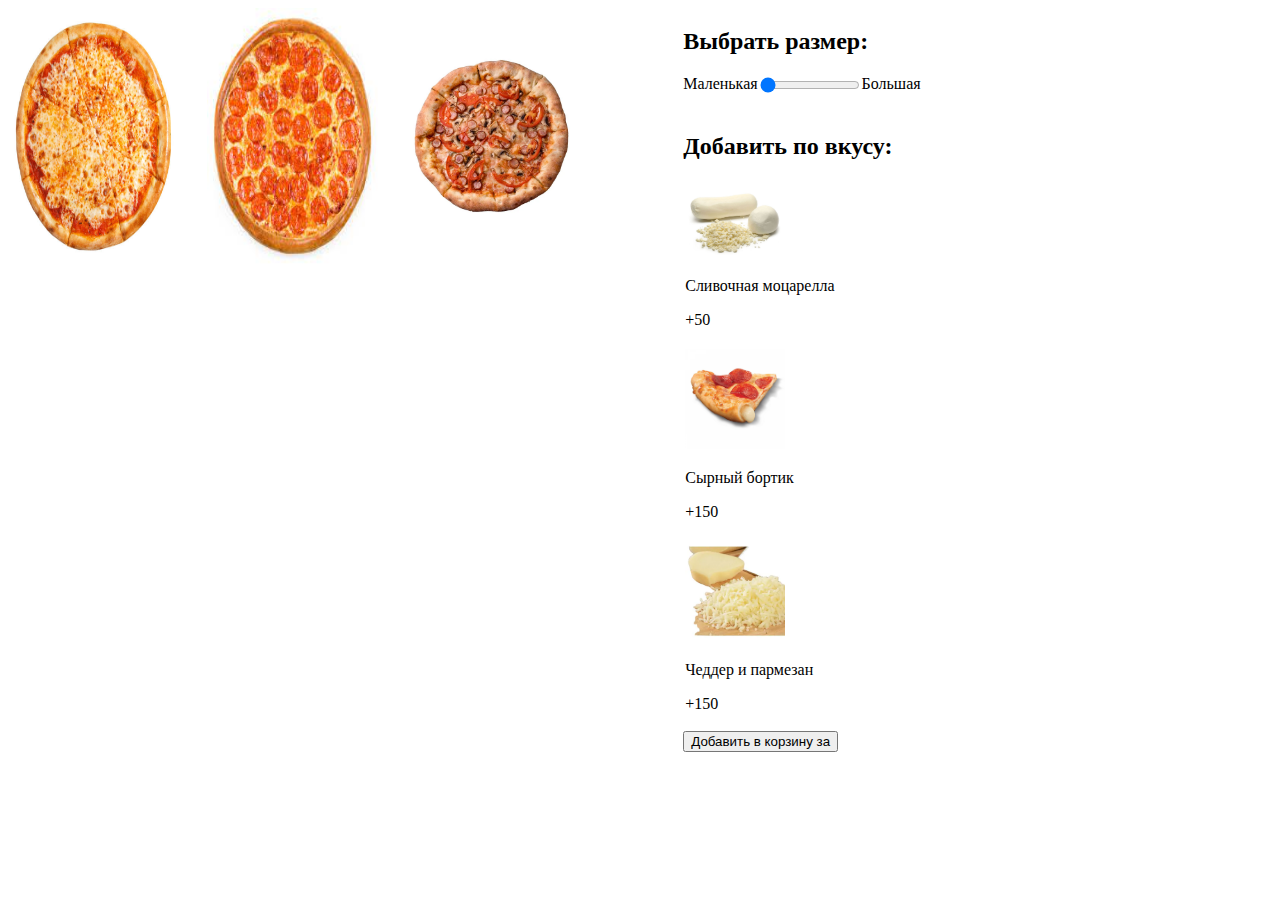
==== commit ac171978: "half of work is done" ====
--- a/src/index.html
+++ b/src/index.html
@@ -1,570 +1,262 @@
-<!doctype html>
-<html lang="ru">
+<!DOCTYPE html>
+<html lang="en">
+
 <head>
     <meta charset="UTF-8">
-    <meta name="viewport"
-          content="width=device-width, user-scalable=no, initial-scale=1.0, maximum-scale=1.0, minimum-scale=1.0">
-    <meta http-equiv="X-UA-Compatible" content="ie=edge">
-    <link rel="stylesheet" href="assets/style/index.css">
-    <title>Hi</title>
+    <meta name="viewport" content="width=device-width, initial-scale=1.0">
+    <title>Pizza Calculator</title>
+    <style>
+        /* Styles for slider */
+        .slider {
+            width: 100px;
+            display: flex;
+            justify-content: space-between;
+            margin-bottom: 20px;
+        }
+
+        /* Styles for topping options */
+        .topping-option {
+            cursor: pointer;
+            margin-right: 10px;
+            border: 2px solid transparent;
+        }
+
+        .topping-option img {
+            width: 100px;
+            height: auto;
+        }
+
+        .topping-option.selected {
+            border-color: green;
+        }
+
+        /* Styles for pizza images container */
+        .pizza-images {
+            display: flex;
+            flex-wrap: wrap;
+            justify-content: space-between;
+        }
+
+        .pizza-images img {
+            width: 30%;
+            margin-bottom: 10px;
+            cursor: pointer;
+        }
+
+        /* Styles for cart items */
+        .cart-item {
+            margin-bottom: 10px;
+        }
+
+        /* Styles for main container */
+        .container {
+            display: flex;
+            justify-content: space-between;
+        }
+
+        .left-column {
+            width: 45%;
+        }
+
+        .right-column {
+            width: 45%;
+            padding: 0 20px;
+        }
+    </style>
 </head>
+
 <body>
-<svg display="none" xmlns="http://www.w3.org/2000/svg">
-    <symbol id="arrow" viewBox="0 0 10 5" fill="none" xmlns="http://www.w3.org/2000/svg">
-        <path d="M10 5L5 4.37114e-07L0 5L10 5Z" fill="#202020"/>
-    </symbol>
-
-    <symbol id="person" viewBox="0 0 16 16" fill="none"
-            xmlns="http://www.w3.org/2000/svg">
-        <path d="M7.97253 8.9797C10.3374 8.9797 12.2532 6.96791 12.2532 4.48461C12.2532 2.00131 10.3374 0 7.97253 0C5.6077 0 3.69189 2.01179 3.69189 4.48461C3.69189 6.95743 5.6077 8.9797 7.97253 8.9797ZM7.97253 1.17354C9.70873 1.17354 11.1256 2.66143 11.1256 4.48461C11.1256 6.30779 9.70873 7.79568 7.97253 7.79568C6.23633 7.79568 4.81943 6.30779 4.81943 4.48461C4.81943 2.66143 6.24132 1.17354 7.97253 1.17354Z" fill="white"/>
-        <path d="M0.563767 16.0001H15.4312C15.7456 16.0001 15.995 15.7381 15.995 15.4081C15.995 12.3066 13.5903 9.76562 10.6218 9.76562H5.37325C2.41472 9.76562 0 12.2908 0 15.4081C0 15.7381 0.249454 16.0001 0.563767 16.0001ZM5.37325 10.9549H10.6268C12.782 10.9549 14.5532 12.6366 14.8326 14.816H1.16745C1.44684 12.6471 3.21796 10.9549 5.37325 10.9549Z" fill="white"/>
-    </symbol>
-
-    <symbol id="turn" viewBox="0 0 18 18" fill="none"
-             xmlns="http://www.w3.org/2000/svg">
-        <rect width="18" height="18" rx="2" fill="#202020"/>
-        <rect x="3" y="8" width="12" height="2" fill="white"/>
-    </symbol>
-
-    <symbol id="un-turn" viewBox="0 0 18 18" fill="none"
-         xmlns="http://www.w3.org/2000/svg">
-        <rect width="18" height="18" rx="2" fill="#D2D2D2"/>
-        <rect x="4" y="4" width="10" height="10" stroke="white" stroke-width="2"/>
-    </symbol>
-
-    <symbol id="logo" viewBox="0 0 245 46" fill="none" xmlns="http://www.w3.org/2000/svg">
-        <path d="M22.506 5.77637L5.20953 23.0729L22.506 40.3694L39.8025 23.0729L22.506 5.77637Z" stroke="#7C48BF" stroke-width="7.13258"/>
-        <path d="M65.2446 9.53958H70.3444V32.6848H84.7023V37H65.2446V9.53958ZM113.247 32.724V37H92.6514V9.53958H112.698V13.8156H97.7512V20.9553H111.011V25.1528H97.7512V32.724H113.247ZM141.491 22.956H146.317V33.9009C144.904 35.0255 143.257 35.8885 141.374 36.49C139.491 37.0915 137.555 37.3923 135.568 37.3923C132.769 37.3923 130.246 36.7908 127.997 35.5877C125.747 34.3586 123.982 32.6717 122.701 30.5272C121.419 28.3827 120.778 25.9635 120.778 23.2698C120.778 20.5761 121.419 18.1569 122.701 16.0124C123.982 13.8679 125.747 12.1941 127.997 10.9911C130.272 9.76188 132.822 9.14729 135.646 9.14729C137.948 9.14729 140.04 9.5265 141.923 10.2849C143.806 11.0434 145.388 12.1549 146.67 13.6194L143.453 16.7577C141.361 14.6655 138.837 13.6194 135.882 13.6194C133.946 13.6194 132.22 14.0248 130.703 14.8355C129.213 15.6463 128.036 16.7839 127.173 18.2485C126.336 19.713 125.917 21.3868 125.917 23.2698C125.917 25.1005 126.336 26.7481 127.173 28.2127C128.036 29.6772 129.213 30.8279 130.703 31.6648C132.22 32.5017 133.933 32.9202 135.842 32.9202C137.987 32.9202 139.87 32.4494 141.491 31.5079V22.956ZM174.776 30.6449H161.046L158.339 37H153.082L165.439 9.53958H170.461L182.857 37H177.522L174.776 30.6449ZM173.089 26.6435L167.911 14.6394L162.772 26.6435H173.089ZM202.599 37.3923C199.827 37.3923 197.317 36.7908 195.067 35.5877C192.844 34.3586 191.092 32.6717 189.811 30.5272C188.555 28.3827 187.928 25.9635 187.928 23.2698C187.928 20.5761 188.568 18.1569 189.85 16.0124C191.131 13.8679 192.884 12.1941 195.107 10.9911C197.356 9.76188 199.866 9.14729 202.639 9.14729C204.888 9.14729 206.941 9.53958 208.798 10.3242C210.654 11.1087 212.224 12.2464 213.505 13.7371L210.21 16.8362C208.222 14.6917 205.777 13.6194 202.874 13.6194C200.991 13.6194 199.304 14.0379 197.813 14.8747C196.323 15.6855 195.159 16.8231 194.322 18.2877C193.485 19.7522 193.067 21.4129 193.067 23.2698C193.067 25.1266 193.485 26.7873 194.322 28.2519C195.159 29.7165 196.323 30.8672 197.813 31.7041C199.304 32.5148 200.991 32.9202 202.874 32.9202C205.777 32.9202 208.222 31.8348 210.21 29.6641L213.505 32.8025C212.224 34.2932 210.641 35.4308 208.758 36.2154C206.902 37 204.849 37.3923 202.599 37.3923ZM233.779 27.3104V37H228.679V27.3889L217.891 9.53958H223.344L231.386 22.9167L239.506 9.53958H244.527L233.779 27.3104Z" fill="#202020"/>
-    </symbol>
-</svg>
-
-<div class="header">
-    <div class="header__top">
-        <div class="header__search-mobile">
-            <img src="./assets/svg/search.svg" alt="search">
-        </div>
-        <div class="header__burger">
-            <img src="./assets/svg/burger.svg" alt="burger">
-        </div>
-    </div>
-    <div class="header__bottom container">
-        <div class="header__left">
-            <div class="header__logo">
-                <div class="logo__image">
-                    <svg width="245" height="46">
-                        <use href="#logo"></use>
-                    </svg>
-                </div>
-            </div>
-            <div class="header__middle">
-                <div class="header__search">
-                    <label>
-                        <input type="text">
-                        <img class="header__search-icon" src="./assets/svg/search-black.svg" alt="search">
-                    </label>
-                </div>
-                <div class="header__tel">
-                    <a href="tel:+74951234567" class="header__tel-number">8 800 111 11 11</a>
-                    <p class="header__tel-info">Звонок по России бесплатный</p>
-                </div>
+    <div class="container">
+        <div class="left-column">
+            <div class="pizza-images">
+                <img src="assets/img/margarita.jpg" alt="Margarita" onclick="selectPizza(new Margarita('Small'))">
+                <img src="assets/img/pepperoni.jpg" alt="Pepperoni" onclick="selectPizza(new Pepperoni('Small'))">
+                <img src="assets/img/bavarian.jpg" alt="Bavarian" onclick="selectPizza(new Bavarian('Small'))">
             </div>
         </div>
-        <div class="header__links">
-            <div class="header__link">
-                <svg width="16" height="16">
-                    <use href="#person"></use>
-                </svg>
-            </div>
-            <div class="header__link">
-                <img src="./assets/svg/basket.svg" alt="basket">
+        <div class="right-column">
+            <div>
+                <h2>Выбрать размер:</h2>
+                <div class="slider">
+                    <label for="sizeSmall">Маленькая</label>
+                    <input type="range" min="0" max="1" value="0" class="slider" id="sizeSlider"
+                        onchange="calculatePizza()">
+                    <label for="sizeBig">Большая</label>
+                </div>
+                <h2>Добавить по вкусу:</h2>
+                <div class="topping-option">
+                    <img src="assets/img/creamyMozzarella.jpg" alt="Mozzarella"
+                        onclick="toggleTopping(Toppings.CreamyMozzarella)">
+                    <p>Сливочная моцарелла</p>
+                    <p id="toppingPriceMozzarella">+50</p>
+                </div>
+                <div class="topping-option">
+                    <img src="assets/img/cheeseBoard.jpg" alt="Cheese" onclick="toggleTopping(Toppings.CheeseBoard)">
+                    <p>Сырный бортик</p>
+                    <p id="toppingPriceCheese">+150</p>
+                </div>
+                <div class="topping-option">
+                    <img src="assets/img/cheddarAndParmesan.jpg" alt="Cheddar"
+                        onclick="toggleTopping(Toppings.CheddarAndParmesan)">
+                    <p>Чеддер и пармезан</p>
+                    <p id="toppingPriceCheddar">+150</p>
+                </div>
+                <button id="addToCartButton" onclick="addToCart()">Добавить в корзину за </button>
+                <p id="addInfo"></p>
             </div>
         </div>
     </div>
-</div>
-<div class="breadcrumbs container">
-    <div class="breadcrumbs__link">
-        Главная
-    </div>
-    <div class="breadcrumbs__link">
-        Велосипеды
-    </div>
-</div>
-<main>
-    <div class="catalog__content container">
-        <div class="catalog__inner">
-
-            <div class="catalog__items" id="catalog-items">
-                <div class="product-card">
-                    <div class="product-card__inner">
-                        <div class="product-card__controls">
-                            <svg class="svg-grey" width="24" height="22">
-                                <use href="#hearth"></use>
-                            </svg>
-
-                            <div class="product-card__basket ">
-                                <svg class="svg-primary" width="20" height="20">
-                                    <use href="#basket"></use>
-                                </svg>
-                            </div>
-                        </div>
-
-                        <img class="product-card__image" src="/src/assets/img/card-1.png" alt="Изображение">
-
-                        <div class="product-card__description">
-                            1BMX Forward ZigZag (2020)
-                        </div>
-
-                        <div class="product-card__price">
-                    <span>
-                        12000
-                    </span>
-
-                            <svg class="svg-primary" width="17" height="17">
-                                <use href="#rub"></use>
-                            </svg>
-                        </div>
-                    </div>
-                </div>
-                <div class="product-card">
-                    <div class="product-card__inner">
-                        <div class="product-card__controls">
-                            <svg class="svg-grey" width="24" height="22">
-                                <use href="#hearth"></use>
-                            </svg>
-
-                            <div class="product-card__basket product-card__basket_active">
-                                <svg class="svg-primary" width="20" height="20">
-                                    <use href="#basket"></use>
-                                </svg>
-                            </div>
-                        </div>
-
-                        <img class="product-card__image" src="/src/assets/img/card-2.png" alt="Изображение">
-
-                        <div class="product-card__description">
-                            2Горный велосипед Forward Quadro 27.5 3.0 (2019)
-                        </div>
-
-                        <div class="product-card__price">
-                    <span>
-                        56000
-                    </span>
-
-                            <svg class="svg-primary" width="17" height="17">
-                                <use href="#rub"></use>
-                            </svg>
-                        </div>
-                    </div>
-                </div>
-                <div class="product-card">
-                    <div class="product-card__inner">
-                        <div class="product-card__controls">
-                            <svg class="svg-grey" width="24" height="22">
-                                <use href="#hearth"></use>
-                            </svg>
-
-                            <div class="product-card__basket ">
-                                <svg class="svg-primary" width="20" height="20">
-                                    <use href="#basket"></use>
-                                </svg>
-                            </div>
-                        </div>
-
-                        <img class="product-card__image" src="/src/assets/img/card-3.png" alt="Изображение">
-
-                        <div class="product-card__description">
-                            3Городской велосипед Bear Bike Амстердам (2019)
-                        </div>
-
-                        <div class="product-card__price">
-                    <span>
-                        3000
-                    </span>
-
-                            <svg class="svg-primary" width="17" height="17">
-                                <use href="#rub"></use>
-                            </svg>
-                        </div>
-                    </div>
-                </div>
-                <div class="product-card">
-                    <div class="product-card__inner">
-                        <div class="product-card__controls">
-                            <svg class="svg-grey" width="24" height="22">
-                                <use href="#hearth"></use>
-                            </svg>
-
-                            <div class="product-card__basket ">
-                                <svg class="svg-primary" width="20" height="20">
-                                    <use href="#basket"></use>
-                                </svg>
-                            </div>
-                        </div>
-
-                        <img class="product-card__image" src="/src/assets/img/card-4.png" alt="Изображение">
-
-                        <div class="product-card__description">
-                            4BMX Forward ZigZag (2020)
-                        </div>
-
-                        <div class="product-card__price">
-                    <span>
-                        67000
-                    </span>
-
-                            <svg class="svg-primary" width="17" height="17">
-                                <use href="#rub"></use>
-                            </svg>
-                        </div>
-                    </div>
-                </div>
-                <div class="product-card">
-                    <div class="product-card__inner">
-                        <div class="product-card__controls">
-                            <svg class="svg-grey" width="24" height="22">
-                                <use href="#hearth"></use>
-                            </svg>
-
-                            <div class="product-card__basket ">
-                                <svg class="svg-primary" width="20" height="20">
-                                    <use href="#basket"></use>
-                                </svg>
-                            </div>
-                        </div>
-
-                        <img class="product-card__image" src="/src/assets/img/card-5.png" alt="Изображение">
-
-                        <div class="product-card__description">
-                            BMX Forward ZigZag (2020)
-                        </div>
-
-                        <div class="product-card__price">
-                    <span>
-                        43000
-                    </span>
-
-                            <svg class="svg-primary" width="17" height="17">
-                                <use href="#rub"></use>
-                            </svg>
-                        </div>
-                    </div>
-                </div>
-                <div class="product-card">
-                    <div class="product-card__inner">
-                        <div class="product-card__controls">
-                            <svg class="svg-grey" width="24" height="22">
-                                <use href="#hearth"></use>
-                            </svg>
-
-                            <div class="product-card__basket ">
-                                <svg class="svg-primary" width="20" height="20">
-                                    <use href="#basket"></use>
-                                </svg>
-                            </div>
-                        </div>
-
-                        <img class="product-card__image" src="/src/assets/img/card-1.png" alt="Изображение">
-
-                        <div class="product-card__description">
-                            BMX Forward ZigZag (2020)
-                        </div>
-
-                        <div class="product-card__price">
-                    <span>
-                        65000
-                    </span>
-
-                            <svg class="svg-primary" width="17" height="17">
-                                <use href="#rub"></use>
-                            </svg>
-                        </div>
-                    </div>
-                </div>
-                <div class="product-card">
-                    <div class="product-card__inner">
-                        <div class="product-card__controls">
-                            <svg class="svg-grey" width="24" height="22">
-                                <use href="#hearth"></use>
-                            </svg>
-
-                            <div class="product-card__basket ">
-                                <svg class="svg-primary" width="20" height="20">
-                                    <use href="#basket"></use>
-                                </svg>
-                            </div>
-                        </div>
-
-                        <img class="product-card__image" src="/src/assets/img/card-4.png" alt="Изображение">
-
-                        <div class="product-card__description">
-                            BMX Forward ZigZag (2020)
-                        </div>
-
-                        <div class="product-card__price">
-                    <span>
-                        234000
-                    </span>
-
-                            <svg class="svg-primary" width="17" height="17">
-                                <use href="#rub"></use>
-                            </svg>
-                        </div>
-                    </div>
-                </div>
-                <div class="product-card">
-                    <div class="product-card__inner">
-                        <div class="product-card__controls">
-                            <svg class="svg-grey" width="24" height="22">
-                                <use href="#hearth"></use>
-                            </svg>
-
-                            <div class="product-card__basket ">
-                                <svg class="svg-primary" width="20" height="20">
-                                    <use href="#basket"></use>
-                                </svg>
-                            </div>
-                        </div>
-
-                        <img class="product-card__image" src="/src/assets/img/card-5.png" alt="Изображение">
-
-                        <div class="product-card__description">
-                            BMX Forward ZigZag (2020)
-                        </div>
-
-                        <div class="product-card__price">
-                    <span>
-                        34000
-                    </span>
-
-                            <svg class="svg-primary" width="17" height="17">
-                                <use href="#rub"></use>
-                            </svg>
-                        </div>
-                    </div>
-                </div>
-                <div class="product-card">
-                    <div class="product-card__inner">
-                        <div class="product-card__controls">
-                            <svg class="svg-grey" width="24" height="22">
-                                <use href="#hearth"></use>
-                            </svg>
-
-                            <div class="product-card__basket ">
-                                <svg class="svg-primary" width="20" height="20">
-                                    <use href="#basket"></use>
-                                </svg>
-                            </div>
-                        </div>
-
-                        <img class="product-card__image" src="/src/assets/img/card-1.png" alt="Изображение">
-
-                        <div class="product-card__description">
-                            BMX Forward ZigZag (2020)
-                        </div>
-
-                        <div class="product-card__price">
-                    <span>
-                        65000
-                    </span>
-
-                            <svg class="svg-primary" width="17" height="17">
-                                <use href="#rub"></use>
-                            </svg>
-                        </div>
-                    </div>
-                </div>
-                <div class="product-card">
-                    <div class="product-card__inner">
-                        <div class="product-card__controls">
-                            <svg class="svg-grey" width="24" height="22">
-                                <use href="#hearth"></use>
-                            </svg>
-
-                            <div class="product-card__basket ">
-                                <svg class="svg-primary" width="20" height="20">
-                                    <use href="#basket"></use>
-                                </svg>
-                            </div>
-                        </div>
-
-                        <img class="product-card__image" src="/src/assets/img/card-4.png" alt="Изображение">
-
-                        <div class="product-card__description">
-                            BMX Forward ZigZag (2020)
-                        </div>
-
-                        <div class="product-card__price">
-                    <span>
-                        99000
-                    </span>
-
-                            <svg class="svg-primary" width="17" height="17">
-                                <use href="#rub"></use>
-                            </svg>
-                        </div>
-                    </div>
-                </div>
-                <div class="product-card">
-                    <div class="product-card__inner">
-                        <div class="product-card__controls">
-                            <svg class="svg-grey" width="24" height="22">
-                                <use href="#hearth"></use>
-                            </svg>
-
-                            <div class="product-card__basket ">
-                                <svg class="svg-primary" width="20" height="20">
-                                    <use href="#basket"></use>
-                                </svg>
-                            </div>
-                        </div>
-
-                        <img class="product-card__image" src="/src/assets/img/card-5.png" alt="Изображение">
-
-                        <div class="product-card__description">
-                            BMX Forward ZigZag (2020)
-                        </div>
-
-                        <div class="product-card__price">
-                    <span>
-                        50000
-                    </span>
-
-                            <svg class="svg-primary" width="17" height="17">
-                                <use href="#rub"></use>
-                            </svg>
-                        </div>
-                    </div>
-                </div>
-                <div class="product-card">
-                    <div class="product-card__inner">
-                        <div class="product-card__controls">
-                            <svg class="svg-grey" width="24" height="22">
-                                <use href="#hearth"></use>
-                            </svg>
-
-                            <div class="product-card__basket ">
-                                <svg class="svg-primary" width="20" height="20">
-                                    <use href="#basket"></use>
-                                </svg>
-                            </div>
-                        </div>
-
-                        <img class="product-card__image" src="/src/assets/img/card-1.png" alt="Изображение">
-
-                        <div class="product-card__description">
-                            BMX Forward ZigZag (2020)
-                        </div>
-
-                        <div class="product-card__price">
-                    <span>
-                        34000
-                    </span>
-
-                            <svg class="svg-primary" width="17" height="17">
-                                <use href="#rub"></use>
-                            </svg>
-                        </div>
-                    </div>
-                </div></div>
-
-        </div>
-    </div>
-<!--    <div class="filters" style="margin: 200px auto">-->
-<!--        <div class="filters__controls">-->
-<!--            <svg class="filters__control-item" width="18" height="18"-->
-<!--                 data-filters-open>-->
-<!--                <use href="#turn"></use>-->
-<!--            </svg>-->
-
-<!--            <svg class="filters__control-item" width="18" height="18"-->
-<!--                 data-filters-hide>-->
-<!--                <use href="#un-turn"></use>-->
-<!--            </svg>-->
-<!--        </div>-->
-
-<!--        <div class="filters__items">-->
-<!--            <div class="accordion filters__item" data-accordion>-->
-<!--                <div class="accordion__header" data-accordion-header>-->
-<!--                    <span class="accordion__title body-1">Категория</span>-->
-
-<!--                    <svg class="accordion__icon" width="10" height="5">-->
-<!--                        <use href="#arrow"></use>-->
-<!--                    </svg>-->
-<!--                </div>-->
-
-<!--                <div class="accordion__inner filters__checkboxes"-->
-<!--                     data-accordion-inner>-->
-<!--                    <label class="checkbox">-->
-<!--                        <input class="checkbox__native" type="checkbox">-->
-
-<!--                        <span class="checkbox__box"></span>-->
-
-<!--                        <span class="checkbox__text">Горные</span>-->
-<!--                    </label>-->
-<!--                    <label class="checkbox">-->
-<!--                        <input class="checkbox__native" type="checkbox">-->
-
-<!--                        <span class="checkbox__box"></span>-->
-
-<!--                        <span class="checkbox__text">Горные</span>-->
-<!--                    </label>-->
-<!--                    <label class="checkbox">-->
-<!--                        <input class="checkbox__native" type="checkbox">-->
-
-<!--                        <span class="checkbox__box"></span>-->
-
-<!--                        <span class="checkbox__text">Горные</span>-->
-<!--                    </label>-->
-<!--                    <label class="checkbox">-->
-<!--                        <input class="checkbox__native" type="checkbox">-->
-
-<!--                        <span class="checkbox__box"></span>-->
-
-<!--                        <span class="checkbox__text">Горные</span>-->
-<!--                    </label>-->
-<!--                    <label class="checkbox">-->
-<!--                        <input class="checkbox__native" type="checkbox">-->
-
-<!--                        <span class="checkbox__box"></span>-->
-
-<!--                        <span class="checkbox__text">Горные</span>-->
-<!--                    </label>-->
-<!--                </div>-->
-<!--            </div>-->
-<!--        </div>-->
-
-<!--        <button class="filters__btn body-2">-->
-<!--            сбросить все-->
-<!--        </button>-->
-<!--    </div>-->
-
-<!--    <div style="margin: 200px auto;width: fit-content;">-->
-<!--        <div class="select body-1" id="sort">-->
-<!--            <div class="select__header" data-select-header>-->
-<!--                <span class="select__title" data-header-text>-->
-<!--                    По алфавиту-->
-<!--                </span>-->
-
-<!--                <svg class="select__icon" width="10" height="5">-->
-<!--                    <use href="#arrow"></use>-->
-<!--                </svg>-->
-<!--            </div>-->
-
-<!--            <div class="select__inner">-->
-<!--                <div class="select__item" data-select-item="alp">-->
-<!--                    По алфавиту-->
-<!--                </div>-->
-
-<!--                <div class="select__item" data-select-item="price-down">-->
-<!--                    По цене по убыванию-->
-<!--                </div>-->
-
-<!--                <div class="select__item" data-select-item="price-up">-->
-<!--                    По цене по возрастанию-->
-<!--                </div>-->
-<!--            </div>-->
-<!--        </div>-->
-<!--    </div>-->
-</main>
+
+    <script>
+        const PizzaSizes = { Big: 'Big', Small: 'Small' };
+        const Toppings = { CreamyMozzarella: 'Creamy mozzarella', CheeseBoard: 'Cheese board', CheddarAndParmesan: 'Cheddar and parmesan' }
+
+        class Pizza {
+            constructor(size) {
+                this.size = size;
+                this.toppings = [];
+                this.calculateBasePrice();
+                this.calculateBaseCalories();
+            }
+
+            addTopping(topping) {
+                switch (topping) {
+                    case Toppings.CreamyMozzarella:
+                        this.price += (this.size === PizzaSizes.Big) ? 100 : 50; //В задании не было явно сказано, сколько надо. Поставила по аналогии
+                        this.calories += 20;
+                        break;
+                    case Toppings.CheeseBoard:
+                        this.price += (this.size === PizzaSizes.Big) ? 300 : 150;
+                        this.calories += 50;
+                        break;
+                    case Toppings.CheddarAndParmesan:
+                        this.price += (this.size === PizzaSizes.Big) ? 300 : 150;
+                        this.calories += 50;
+                        break;
+                    default:
+                        console.log("Такой добавки нет");
+                }
+                this.toppings.push(topping);
+            }
+
+            removeTopping(topping) {
+                const index = this.toppings.indexOf(topping);
+                if (index !== -1) {
+                    switch (topping) {
+                        case Toppings.CreamyMozzarella:
+                            this.price -= (this.size === PizzaSizes.Big) ? 100 : 50;
+                            this.calories -= 20;
+                            break;
+                        case Toppings.CheeseBoard:
+                            this.price -= (this.size === PizzaSizes.Big) ? 300 : 150;
+                            this.calories -= 50;
+                            break;
+                        case Toppings.CheddarAndParmesan:
+                            this.price -= (this.size === PizzaSizes.Big) ? 300 : 150;
+                            this.calories -= 50;
+                            break;
+                    }
+                    this.toppings.splice(index, 1);
+                }
+            }
+
+            calculateBasePrice() {
+                this.price = (this.size === PizzaSizes.Big) ? 200 : 100;
+            }
+
+            calculateBaseCalories() {
+                this.calories = (this.size === PizzaSizes.Big) ? 200 : 100;
+            }
+
+            getSize = () => this.size
+            getKind = () => this.constructor.name;
+            getPrice = () => this.price;
+            getCalories = () => this.calories;
+
+            getToppings() {
+                console.log("Toppings:");
+                this.toppings.forEach(topping => {
+                    console.log("- " + topping);
+                });
+            }
+        }
+
+
+        class Margarita extends Pizza {
+
+            constructor(size) {
+                super(size);
+                this.price += 500
+                this.calories += 300
+            }
+        }
+
+        class Pepperoni extends Pizza {
+
+            constructor(size) {
+                super(size);
+                this.price += 800
+                this.calories += 400
+            }
+        }
+
+        class Bavarian extends Pizza {
+
+            constructor(size) {
+                super(size);
+                this.price += 700
+                this.calories += 450
+
+            }
+        }
+
+        let selectedPizza = null;
+        let selectedSize = PizzaSizes.Small;
+        let selectedToppings = [];
+
+        function selectPizza(pizza) {
+            selectedPizza = pizza;
+            document.querySelectorAll('.pizza-images img').forEach(img => img.style.border = '');
+            document.querySelector('.pizza-images img[alt="' + pizza.getKind() + '"]').style.border = '2px solid green';
+            calculatePizza();
+        }
+
+        function toggleTopping(topping) {
+            if (selectedPizza !== null) {
+                const index = selectedPizza.toppings.indexOf(topping);
+                const toppingOption = document.querySelector('.topping-option img[alt="' + topping + '"]').closest('.topping-option');
+                if (index !== -1) {
+                    selectedPizza.removeTopping(topping);
+                    toppingOption.classList.remove('selected');
+                } else {
+                    selectedPizza.addTopping(topping);
+                    toppingOption.classList.add('selected');
+                }
+                calculatePizza();
+            }
+        }
+
+        function calculatePizza() {
+            if (selectedPizza !== null) {
+                document.getElementById('addInfo').textContent = `Добавить в корзину за ${selectedPizza.getPrice()} руб., (${selectedPizza.getCalories()} кКал)`;
+            }
+        }
+
+        function addToCart() {
+            if (selectedPizza !== null) {
+                const cartItems = document.getElementById('cartItems');
+                const cartItem = document.createElement('li');
+                cartItem.classList.add('cart-item');
+                cartItem.textContent = `${selectedPizza.getKind()} - Размер: ${selectedPizza.getSize()}, Цена: ${selectedPizza.getPrice()}, Калории: ${selectedPizza.getCalories()}, Добавки: ${selectedPizza.toppings.join(', ')}`;
+                cartItems.appendChild(cartItem);
+
+                const addInfo = document.getElementById('addInfo');
+                addInfo.textContent = `Добавить в корзину за ${selectedPizza.getPrice()} руб., (${selectedPizza.getCalories()} кКал)`;
+            }
+        }
+
+        document.getElementById('sizeSlider').addEventListener('input', calculatePizza);
+    </script>
 </body>
-</html>
+
+</html>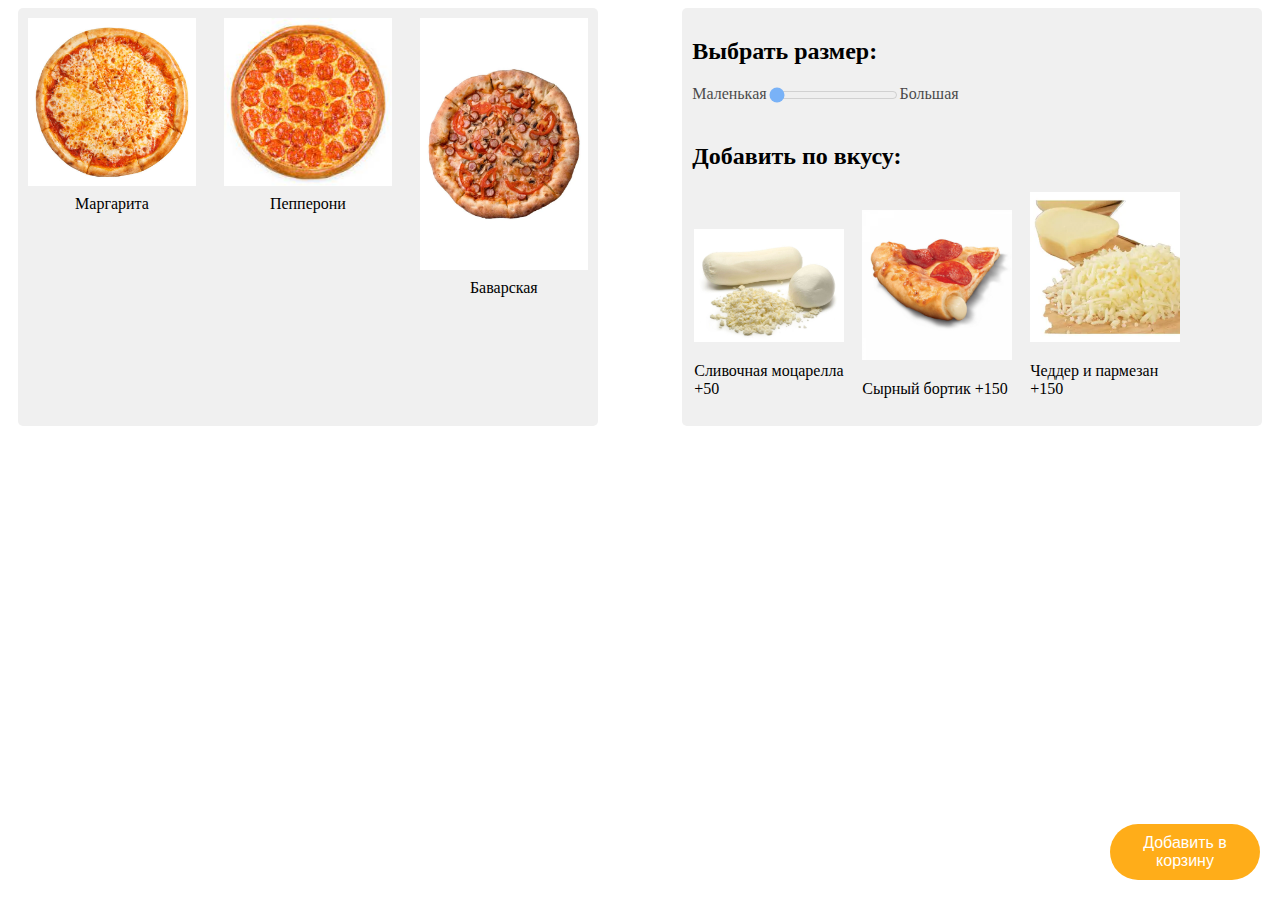
==== commit 904b5a14: "some changes left" ====
--- a/src/index.html
+++ b/src/index.html
@@ -8,10 +8,12 @@
     <style>
         /* Styles for slider */
         .slider {
-            width: 100px;
+            width: 200px;
             display: flex;
             justify-content: space-between;
             margin-bottom: 20px;
+            opacity: 0.7;
+            border-radius: 10px;
         }
 
         /* Styles for topping options */
@@ -19,10 +21,12 @@
             cursor: pointer;
             margin-right: 10px;
             border: 2px solid transparent;
+            display: inline-block;
+            width: 150px;
         }
 
         .topping-option img {
-            width: 100px;
+            width: 100%;
             height: auto;
         }
 
@@ -33,14 +37,23 @@
         /* Styles for pizza images container */
         .pizza-images {
             display: flex;
+            justify-content: space-between;
             flex-wrap: wrap;
-            justify-content: space-between;
-        }
-
-        .pizza-images img {
+        }
+
+        .pizza-item {
             width: 30%;
             margin-bottom: 10px;
             cursor: pointer;
+            text-align: center;
+        }
+
+        .pizza-item img {
+            width: 100%;
+        }
+
+        .pizza-caption {
+            margin-top: 5px;
         }
 
         /* Styles for cart items */
@@ -52,15 +65,59 @@
         .container {
             display: flex;
             justify-content: space-between;
+            padding: 0 10px;
+            /* добавлены отступы слева и справа */
+        }
+
+        .left-column,
+        .right-column {
+            background-color: #f0f0f0;
+            /* очень светло-серый цвет фона */
+            padding: 10px;
+            /* добавлены отступы внутри колонок */
+            border-radius: 5px;
+            /* добавлены скругления краев */
         }
 
         .left-column {
             width: 45%;
+            margin-right: 10px;
+            /* добавлен отступ справа */
         }
 
         .right-column {
             width: 45%;
-            padding: 0 20px;
+            margin-left: 10px;
+            /* добавлен отступ слева */
+        }
+
+        #addToCartButton {
+            width: 150px;
+            background-color: orange;
+            border: none;
+            color: white;
+            padding: 10px;
+            font-size: 16px;
+            cursor: pointer;
+            margin-top: 20px;
+            opacity: 0.9;
+            border-radius: 30px;
+            /* сделана кнопка овальной */
+            position: fixed;
+            bottom: 20px;
+            right: 20px;
+        }
+
+        #addToCartButton:hover {
+            opacity: 1;
+        }
+
+        #addToCartButton:focus {
+            outline: none;
+        }
+
+        #addToCartButton:active {
+            transform: translateY(2px);
         }
     </style>
 </head>
@@ -69,9 +126,18 @@
     <div class="container">
         <div class="left-column">
             <div class="pizza-images">
-                <img src="assets/img/margarita.jpg" alt="Margarita" onclick="selectPizza(new Margarita('Small'))">
-                <img src="assets/img/pepperoni.jpg" alt="Pepperoni" onclick="selectPizza(new Pepperoni('Small'))">
-                <img src="assets/img/bavarian.jpg" alt="Bavarian" onclick="selectPizza(new Bavarian('Small'))">
+                <div class="pizza-item" onclick="selectPizza(new Margarita('Small'))">
+                    <img src="assets/img/margarita.jpg" alt="Margarita">
+                    <div class="pizza-caption">Маргарита</div>
+                </div>
+                <div class="pizza-item" onclick="selectPizza(new Pepperoni('Small'))">
+                    <img src="assets/img/pepperoni.jpg" alt="Pepperoni">
+                    <div class="pizza-caption">Пепперони</div>
+                </div>
+                <div class="pizza-item" onclick="selectPizza(new Bavarian('Small'))">
+                    <img src="assets/img/bavarian.jpg" alt="Bavarian">
+                    <div class="pizza-caption">Баварская</div>
+                </div>
             </div>
         </div>
         <div class="right-column">
@@ -85,27 +151,25 @@
                 </div>
                 <h2>Добавить по вкусу:</h2>
                 <div class="topping-option">
-                    <img src="assets/img/creamyMozzarella.jpg" alt="Mozzarella"
+                    <img src="assets/img/creamyMozzarella.jpg" alt="Creamy mozzarella"
                         onclick="toggleTopping(Toppings.CreamyMozzarella)">
-                    <p>Сливочная моцарелла</p>
-                    <p id="toppingPriceMozzarella">+50</p>
+                    <p>Сливочная моцарелла <span id="toppingPriceMozzarella">+50</span></p>
                 </div>
                 <div class="topping-option">
-                    <img src="assets/img/cheeseBoard.jpg" alt="Cheese" onclick="toggleTopping(Toppings.CheeseBoard)">
-                    <p>Сырный бортик</p>
-                    <p id="toppingPriceCheese">+150</p>
+                    <img src="assets/img/cheeseBoard.jpg" alt="Cheese board"
+                        onclick="toggleTopping(Toppings.CheeseBoard)">
+                    <p>Сырный бортик <span id="toppingPriceCheese">+150</span></p>
                 </div>
                 <div class="topping-option">
-                    <img src="assets/img/cheddarAndParmesan.jpg" alt="Cheddar"
+                    <img src="assets/img/cheddarAndParmesan.jpg" alt="Cheddar and parmesan"
                         onclick="toggleTopping(Toppings.CheddarAndParmesan)">
-                    <p>Чеддер и пармезан</p>
-                    <p id="toppingPriceCheddar">+150</p>
-                </div>
-                <button id="addToCartButton" onclick="addToCart()">Добавить в корзину за </button>
-                <p id="addInfo"></p>
+                    <p>Чеддер и пармезан <span id="toppingPriceCheddar">+150</span></p>
+                </div>
             </div>
         </div>
     </div>
+
+    <button id="addToCartButton" onclick="addToCart()">Добавить в корзину<span id="buttonPrice"></span></button>
 
     <script>
         const PizzaSizes = { Big: 'Big', Small: 'Small' };
@@ -120,23 +184,28 @@
             }
 
             addTopping(topping) {
-                switch (topping) {
-                    case Toppings.CreamyMozzarella:
-                        this.price += (this.size === PizzaSizes.Big) ? 100 : 50; //В задании не было явно сказано, сколько надо. Поставила по аналогии
-                        this.calories += 20;
-                        break;
-                    case Toppings.CheeseBoard:
-                        this.price += (this.size === PizzaSizes.Big) ? 300 : 150;
-                        this.calories += 50;
-                        break;
-                    case Toppings.CheddarAndParmesan:
-                        this.price += (this.size === PizzaSizes.Big) ? 300 : 150;
-                        this.calories += 50;
-                        break;
-                    default:
-                        console.log("Такой добавки нет");
+                const toppingOption = document.querySelector('.topping-option img[alt="' + topping + '"]').closest('.topping-option');
+                if (!this.toppings.includes(topping)) {
+                    switch (topping) {
+                        case Toppings.CreamyMozzarella:
+                            this.price += (this.size === PizzaSizes.Big) ? 100 : 50;
+                            this.calories += 20;
+                            break;
+                        case Toppings.CheeseBoard:
+                        case Toppings.CheddarAndParmesan:
+                            this.price += (this.size === PizzaSizes.Big) ? 300 : 150;
+                            this.calories += 50;
+                            break;
+                        default:
+                            console.log("Такой добавки нет");
+                    }
+                    this.toppings.push(topping);
+                    toppingOption.classList.add('selected');
+                } else {
+                    this.removeTopping(topping);
+                    toppingOption.classList.remove('selected');
                 }
-                this.toppings.push(topping);
+                this.calculatePizza();
             }
 
             removeTopping(topping) {
@@ -148,9 +217,6 @@
                             this.calories -= 20;
                             break;
                         case Toppings.CheeseBoard:
-                            this.price -= (this.size === PizzaSizes.Big) ? 300 : 150;
-                            this.calories -= 50;
-                            break;
                         case Toppings.CheddarAndParmesan:
                             this.price -= (this.size === PizzaSizes.Big) ? 300 : 150;
                             this.calories -= 50;
@@ -168,6 +234,10 @@
                 this.calories = (this.size === PizzaSizes.Big) ? 200 : 100;
             }
 
+            calculatePizza() {
+                document.getElementById('buttonPrice').textContent = `${this.getPrice()} руб., (${this.getCalories()} кКал)`; // Обновляем информацию на кнопке
+            }
+
             getSize = () => this.size
             getKind = () => this.constructor.name;
             getPrice = () => this.price;
@@ -211,34 +281,25 @@
         }
 
         let selectedPizza = null;
-        let selectedSize = PizzaSizes.Small;
-        let selectedToppings = [];
 
         function selectPizza(pizza) {
             selectedPizza = pizza;
-            document.querySelectorAll('.pizza-images img').forEach(img => img.style.border = '');
-            document.querySelector('.pizza-images img[alt="' + pizza.getKind() + '"]').style.border = '2px solid green';
+            document.querySelectorAll('.pizza-item').forEach(item => item.style.border = '');
+            document.querySelector('.pizza-item img[alt="' + pizza.getKind() + '"]').parentNode.style.border = '2px solid green';
             calculatePizza();
         }
 
         function toggleTopping(topping) {
             if (selectedPizza !== null) {
-                const index = selectedPizza.toppings.indexOf(topping);
-                const toppingOption = document.querySelector('.topping-option img[alt="' + topping + '"]').closest('.topping-option');
-                if (index !== -1) {
-                    selectedPizza.removeTopping(topping);
-                    toppingOption.classList.remove('selected');
-                } else {
-                    selectedPizza.addTopping(topping);
-                    toppingOption.classList.add('selected');
-                }
-                calculatePizza();
+                selectedPizza.addTopping(topping);
             }
         }
 
         function calculatePizza() {
+            const selectedSize = document.getElementById('sizeSlider').value === '0' ? PizzaSizes.Small : PizzaSizes.Big;
             if (selectedPizza !== null) {
-                document.getElementById('addInfo').textContent = `Добавить в корзину за ${selectedPizza.getPrice()} руб., (${selectedPizza.getCalories()} кКал)`;
+                selectedPizza = new selectedPizza.constructor(selectedSize);
+                document.getElementById('buttonPrice').textContent = `${selectedPizza.getPrice()} руб., (${selectedPizza.getCalories()} кКал)`; // Обновляем информацию на кнопке
             }
         }
 
@@ -249,13 +310,15 @@
                 cartItem.classList.add('cart-item');
                 cartItem.textContent = `${selectedPizza.getKind()} - Размер: ${selectedPizza.getSize()}, Цена: ${selectedPizza.getPrice()}, Калории: ${selectedPizza.getCalories()}, Добавки: ${selectedPizza.toppings.join(', ')}`;
                 cartItems.appendChild(cartItem);
-
-                const addInfo = document.getElementById('addInfo');
-                addInfo.textContent = `Добавить в корзину за ${selectedPizza.getPrice()} руб., (${selectedPizza.getCalories()} кКал)`;
-            }
-        }
-
-        document.getElementById('sizeSlider').addEventListener('input', calculatePizza);
+            }
+        }
+
+        // Добавляем обработчик события на всю область слайдера
+        document.getElementById('sizeSlider').addEventListener('input', () => {
+            const slider = document.getElementById('sizeSlider');
+            slider.value = slider.value === '0' ? '1' : '0';
+            calculatePizza();
+        });
     </script>
 </body>
 
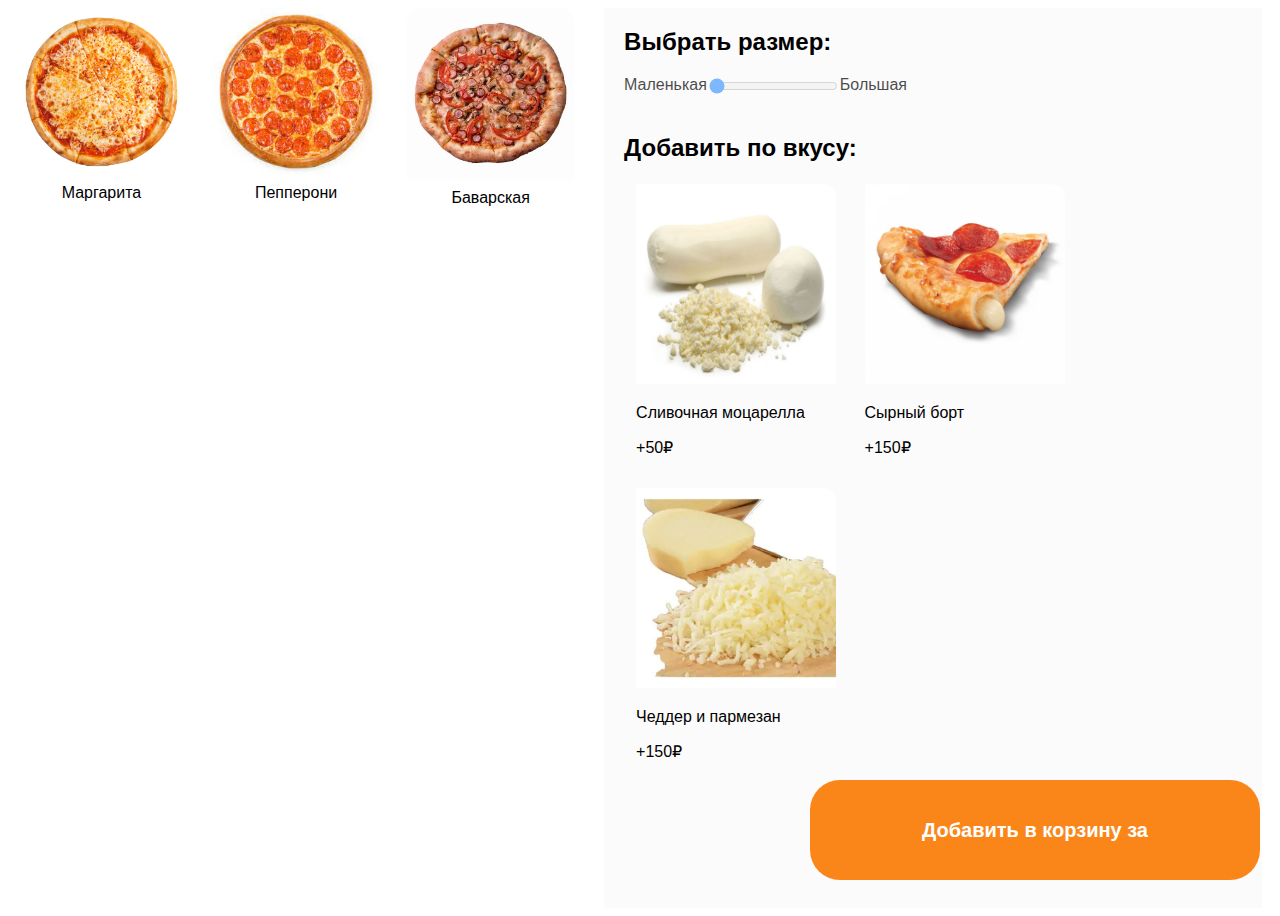
==== commit 9d528bb5: "done" ====
--- a/src/index.html
+++ b/src/index.html
@@ -4,122 +4,9 @@
 <head>
     <meta charset="UTF-8">
     <meta name="viewport" content="width=device-width, initial-scale=1.0">
+    <link rel="stylesheet" href="assets/styles/global.css">
     <title>Pizza Calculator</title>
-    <style>
-        /* Styles for slider */
-        .slider {
-            width: 200px;
-            display: flex;
-            justify-content: space-between;
-            margin-bottom: 20px;
-            opacity: 0.7;
-            border-radius: 10px;
-        }
-
-        /* Styles for topping options */
-        .topping-option {
-            cursor: pointer;
-            margin-right: 10px;
-            border: 2px solid transparent;
-            display: inline-block;
-            width: 150px;
-        }
-
-        .topping-option img {
-            width: 100%;
-            height: auto;
-        }
-
-        .topping-option.selected {
-            border-color: green;
-        }
-
-        /* Styles for pizza images container */
-        .pizza-images {
-            display: flex;
-            justify-content: space-between;
-            flex-wrap: wrap;
-        }
-
-        .pizza-item {
-            width: 30%;
-            margin-bottom: 10px;
-            cursor: pointer;
-            text-align: center;
-        }
-
-        .pizza-item img {
-            width: 100%;
-        }
-
-        .pizza-caption {
-            margin-top: 5px;
-        }
-
-        /* Styles for cart items */
-        .cart-item {
-            margin-bottom: 10px;
-        }
-
-        /* Styles for main container */
-        .container {
-            display: flex;
-            justify-content: space-between;
-            padding: 0 10px;
-            /* добавлены отступы слева и справа */
-        }
-
-        .left-column,
-        .right-column {
-            background-color: #f0f0f0;
-            /* очень светло-серый цвет фона */
-            padding: 10px;
-            /* добавлены отступы внутри колонок */
-            border-radius: 5px;
-            /* добавлены скругления краев */
-        }
-
-        .left-column {
-            width: 45%;
-            margin-right: 10px;
-            /* добавлен отступ справа */
-        }
-
-        .right-column {
-            width: 45%;
-            margin-left: 10px;
-            /* добавлен отступ слева */
-        }
-
-        #addToCartButton {
-            width: 150px;
-            background-color: orange;
-            border: none;
-            color: white;
-            padding: 10px;
-            font-size: 16px;
-            cursor: pointer;
-            margin-top: 20px;
-            opacity: 0.9;
-            border-radius: 30px;
-            /* сделана кнопка овальной */
-            position: fixed;
-            bottom: 20px;
-            right: 20px;
-        }
-
-        #addToCartButton:hover {
-            opacity: 1;
-        }
-
-        #addToCartButton:focus {
-            outline: none;
-        }
-
-        #addToCartButton:active {
-            transform: translateY(2px);
-        }
-    </style>
+
 </head>
 
 <body>
@@ -135,7 +22,7 @@
                     <div class="pizza-caption">Пепперони</div>
                 </div>
                 <div class="pizza-item" onclick="selectPizza(new Bavarian('Small'))">
-                    <img src="assets/img/bavarian.jpg" alt="Bavarian">
+                    <img src="assets/img/bavarian.jpg" alt="Bavarian" style="width: 100%; height: 81%;">
                     <div class="pizza-caption">Баварская</div>
                 </div>
             </div>
@@ -144,36 +31,42 @@
             <div>
                 <h2>Выбрать размер:</h2>
                 <div class="slider">
-                    <label for="sizeSmall">Маленькая</label>
-                    <input type="range" min="0" max="1" value="0" class="slider" id="sizeSlider"
+                    <label for="sizeSmall" id="sizeSmallLabel">Маленькая</label>
+                    <input type="range" min="0" max="1" value="0" class="slider" id="sizeSliderInput"
                         onchange="calculatePizza()">
-                    <label for="sizeBig">Большая</label>
+                    <label for="sizeBig" id="sizeBigLabel">Большая</label>
                 </div>
                 <h2>Добавить по вкусу:</h2>
                 <div class="topping-option">
-                    <img src="assets/img/creamyMozzarella.jpg" alt="Creamy mozzarella"
-                        onclick="toggleTopping(Toppings.CreamyMozzarella)">
-                    <p>Сливочная моцарелла <span id="toppingPriceMozzarella">+50</span></p>
-                </div>
+                    <img src="assets/img/creamyMozzarella.jpg" alt="CreamyMozzarella"
+                        onclick="toggleTopping(Toppings.CreamyMozzarella)" style="width: 100%; height: 200px;">
+                    <p>Сливочная моцарелла</p>
+                    <p><span id="toppingPriceCreamyMozzarella">+50₽</span></p>
+                </div>
+
                 <div class="topping-option">
-                    <img src="assets/img/cheeseBoard.jpg" alt="Cheese board"
-                        onclick="toggleTopping(Toppings.CheeseBoard)">
-                    <p>Сырный бортик <span id="toppingPriceCheese">+150</span></p>
-                </div>
+                    <img src="assets/img/cheeseBoard.jpg" alt="CheeseBoard"
+                        onclick="toggleTopping(Toppings.CheeseBoard)" style="width: 100%;">
+                    <p>Сырный борт</p>
+                    <p><span id="toppingPriceCheeseBoard">+150₽</span></p>
+                </div>
+
                 <div class="topping-option">
-                    <img src="assets/img/cheddarAndParmesan.jpg" alt="Cheddar and parmesan"
-                        onclick="toggleTopping(Toppings.CheddarAndParmesan)">
-                    <p>Чеддер и пармезан <span id="toppingPriceCheddar">+150</span></p>
-                </div>
+                    <img src="assets/img/cheddarAndParmesan.jpg" alt="CheddarAndParmesan"
+                        onclick="toggleTopping(Toppings.CheddarAndParmesan)" style="width: 100%;">
+                    <p>Чеддер и пармезан</p>
+                    <p><span id="toppingPriceCheddarAndParmesan">+150₽</span></p>
+                </div>
+
             </div>
         </div>
     </div>
 
-    <button id="addToCartButton" onclick="addToCart()">Добавить в корзину<span id="buttonPrice"></span></button>
+    <button id="addToCartButton">Добавить в корзину за <span id="buttonPrice"></span></button>
 
     <script>
         const PizzaSizes = { Big: 'Big', Small: 'Small' };
-        const Toppings = { CreamyMozzarella: 'Creamy mozzarella', CheeseBoard: 'Cheese board', CheddarAndParmesan: 'Cheddar and parmesan' }
+        const Toppings = { CreamyMozzarella: 'CreamyMozzarella', CheeseBoard: 'CheeseBoard', CheddarAndParmesan: 'CheddarAndParmesan' }
 
         class Pizza {
             constructor(size) {
@@ -192,6 +85,9 @@
                             this.calories += 20;
                             break;
                         case Toppings.CheeseBoard:
+                            this.price += (this.size === PizzaSizes.Big) ? 300 : 150;
+                            this.calories += 50;
+                            break;
                         case Toppings.CheddarAndParmesan:
                             this.price += (this.size === PizzaSizes.Big) ? 300 : 150;
                             this.calories += 50;
@@ -217,6 +113,9 @@
                             this.calories -= 20;
                             break;
                         case Toppings.CheeseBoard:
+                            this.price -= (this.size === PizzaSizes.Big) ? 300 : 150;
+                            this.calories -= 50;
+                            break;
                         case Toppings.CheddarAndParmesan:
                             this.price -= (this.size === PizzaSizes.Big) ? 300 : 150;
                             this.calories -= 50;
@@ -235,7 +134,7 @@
             }
 
             calculatePizza() {
-                document.getElementById('buttonPrice').textContent = `${this.getPrice()} руб., (${this.getCalories()} кКал)`; // Обновляем информацию на кнопке
+                document.getElementById('buttonPrice').textContent = `${this.getPrice()} руб., (${this.getCalories()} кКал)`;
             }
 
             getSize = () => this.size
@@ -285,7 +184,8 @@
         function selectPizza(pizza) {
             selectedPizza = pizza;
             document.querySelectorAll('.pizza-item').forEach(item => item.style.border = '');
-            document.querySelector('.pizza-item img[alt="' + pizza.getKind() + '"]').parentNode.style.border = '2px solid green';
+            document.querySelectorAll('.topping-option').forEach(item => item.classList.remove('selected'));
+            document.querySelector('.pizza-item img[alt="' + pizza.getKind() + '"]').parentNode.style.border = '2px solid black';
             calculatePizza();
         }
 
@@ -296,28 +196,37 @@
         }
 
         function calculatePizza() {
-            const selectedSize = document.getElementById('sizeSlider').value === '0' ? PizzaSizes.Small : PizzaSizes.Big;
+            const selectedSize = document.getElementById('sizeSliderInput').value === '0' ? PizzaSizes.Small : PizzaSizes.Big;
             if (selectedPizza !== null) {
+                if (selectedSize !== selectedPizza.getSize()) {
+                    selectedPizza.toppings = [];
+                    document.querySelectorAll('.topping-option').forEach(item => item.classList.remove('selected'));
+                }
                 selectedPizza = new selectedPizza.constructor(selectedSize);
-                document.getElementById('buttonPrice').textContent = `${selectedPizza.getPrice()} руб., (${selectedPizza.getCalories()} кКал)`; // Обновляем информацию на кнопке
-            }
-        }
-
-        function addToCart() {
-            if (selectedPizza !== null) {
-                const cartItems = document.getElementById('cartItems');
-                const cartItem = document.createElement('li');
-                cartItem.classList.add('cart-item');
-                cartItem.textContent = `${selectedPizza.getKind()} - Размер: ${selectedPizza.getSize()}, Цена: ${selectedPizza.getPrice()}, Калории: ${selectedPizza.getCalories()}, Добавки: ${selectedPizza.toppings.join(', ')}`;
-                cartItems.appendChild(cartItem);
-            }
-        }
-
-        // Добавляем обработчик события на всю область слайдера
-        document.getElementById('sizeSlider').addEventListener('input', () => {
-            const slider = document.getElementById('sizeSlider');
-            slider.value = slider.value === '0' ? '1' : '0';
+                recalculateToppingPrices(selectedSize);
+                document.getElementById('buttonPrice').textContent = `${selectedPizza.getPrice()} руб., (${selectedPizza.getCalories()} кКал)`;
+            }
+        }
+
+        function recalculateToppingPrices(size) {
+            const toppingPrices = {
+                [Toppings.CreamyMozzarella]: { Small: 50, Big: 100 },
+                [Toppings.CheeseBoard]: { Small: 150, Big: 300 },
+                [Toppings.CheddarAndParmesan]: { Small: 150, Big: 300 }
+            };
+
+            Object.keys(toppingPrices).forEach(topping => {
+                const toppingElement = document.getElementById(`toppingPrice${topping}`);
+                if (toppingElement) {
+                    const price = toppingPrices[topping][size];
+                    toppingElement.textContent = `+${price}₽`;
+                }
+            });
+        }
+
+        document.getElementById('sizeSliderInput').addEventListener('change', () => {
             calculatePizza();
+            recalculateToppingPrices(document.getElementById('sizeSliderInput').value === '0' ? PizzaSizes.Small : PizzaSizes.Big);
         });
     </script>
 </body>
--- a/src/assets/styles/global.css
+++ b/src/assets/styles/global.css
@@ -0,0 +1,112 @@
+body {
+    font-family: Arial, sans-serif;
+}
+
+.slider {
+    width: 200px;
+    display: flex;
+    justify-content: space-between;
+    margin-bottom: 20px;
+    opacity: 0.7;
+    border-radius: 10px;
+}
+
+.topping-option {
+    cursor: pointer;
+    margin-right: 10px;
+    padding-left: 10px;
+    border: 2px solid transparent;
+    display: inline-block;
+    width: 200px;
+    height: 300px;
+    vertical-align: top;
+    border-radius: 15px;
+    overflow: hidden;
+}
+
+.topping-option img {
+    width: 100%;
+    height: auto;
+}
+
+.topping-option.selected {
+    border-color: black;
+}
+
+.pizza-images {
+    display: flex;
+    justify-content: space-between;
+    flex-wrap: wrap;
+}
+
+.pizza-item {
+    width: 30%;
+    margin-bottom: 10px;
+    cursor: pointer;
+    text-align: center;
+    border-radius: 15px;
+    overflow: hidden;
+}
+
+.pizza-item img {
+    width: 100%;
+}
+
+.pizza-caption {
+    margin-top: 5px;
+}
+
+.cart-item {
+    margin-bottom: 10px;
+}
+
+.container {
+    display: flex;
+    justify-content: space-between;
+    padding: 0 10px;
+    height: 100vh;
+}
+
+.left-column {
+    width: 45%;
+    margin-right: 20px;
+}
+
+.right-column {
+    width: 50%;
+    background-color: rgb(252, 251, 251);
+    margin-left: 10px;
+    padding: 0 20px;
+}
+
+#addToCartButton {
+    width: 450px;
+    height: 100px;
+    background-color: #fa7900;
+    border: none;
+    color: white;
+    padding: 10px;
+    font-size: 20px;
+    font-weight: bold;
+    font-family: Arial, sans-serif;
+    cursor: pointer;
+    margin-top: 0;
+    opacity: 0.9;
+    border-radius: 30px;
+    position: fixed;
+    bottom: 20px;
+    right: 20px;
+    transition: opacity 0.3s;
+}
+
+#addToCartButton:hover {
+    opacity: 1;
+}
+
+#addToCartButton:focus {
+    outline: none;
+}
+
+#addToCartButton:active {
+    transform: translateY(2px);
+}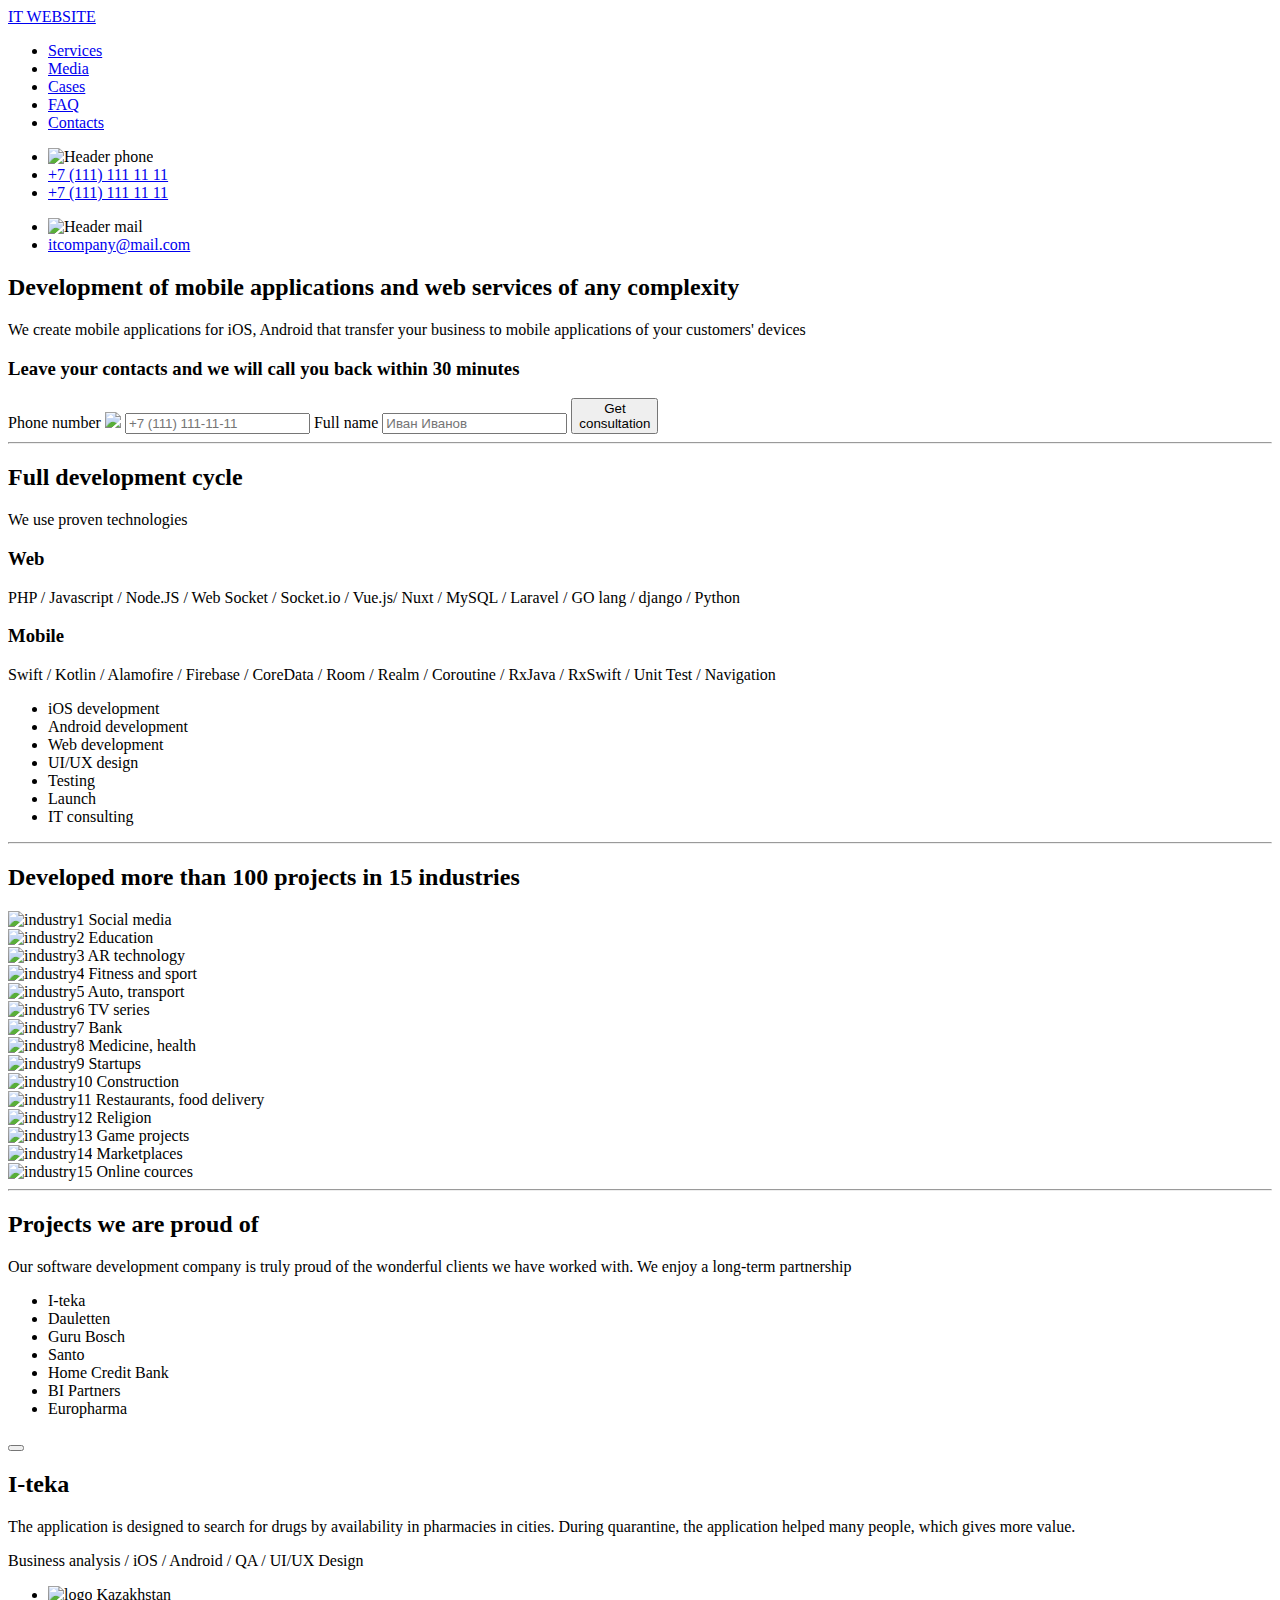
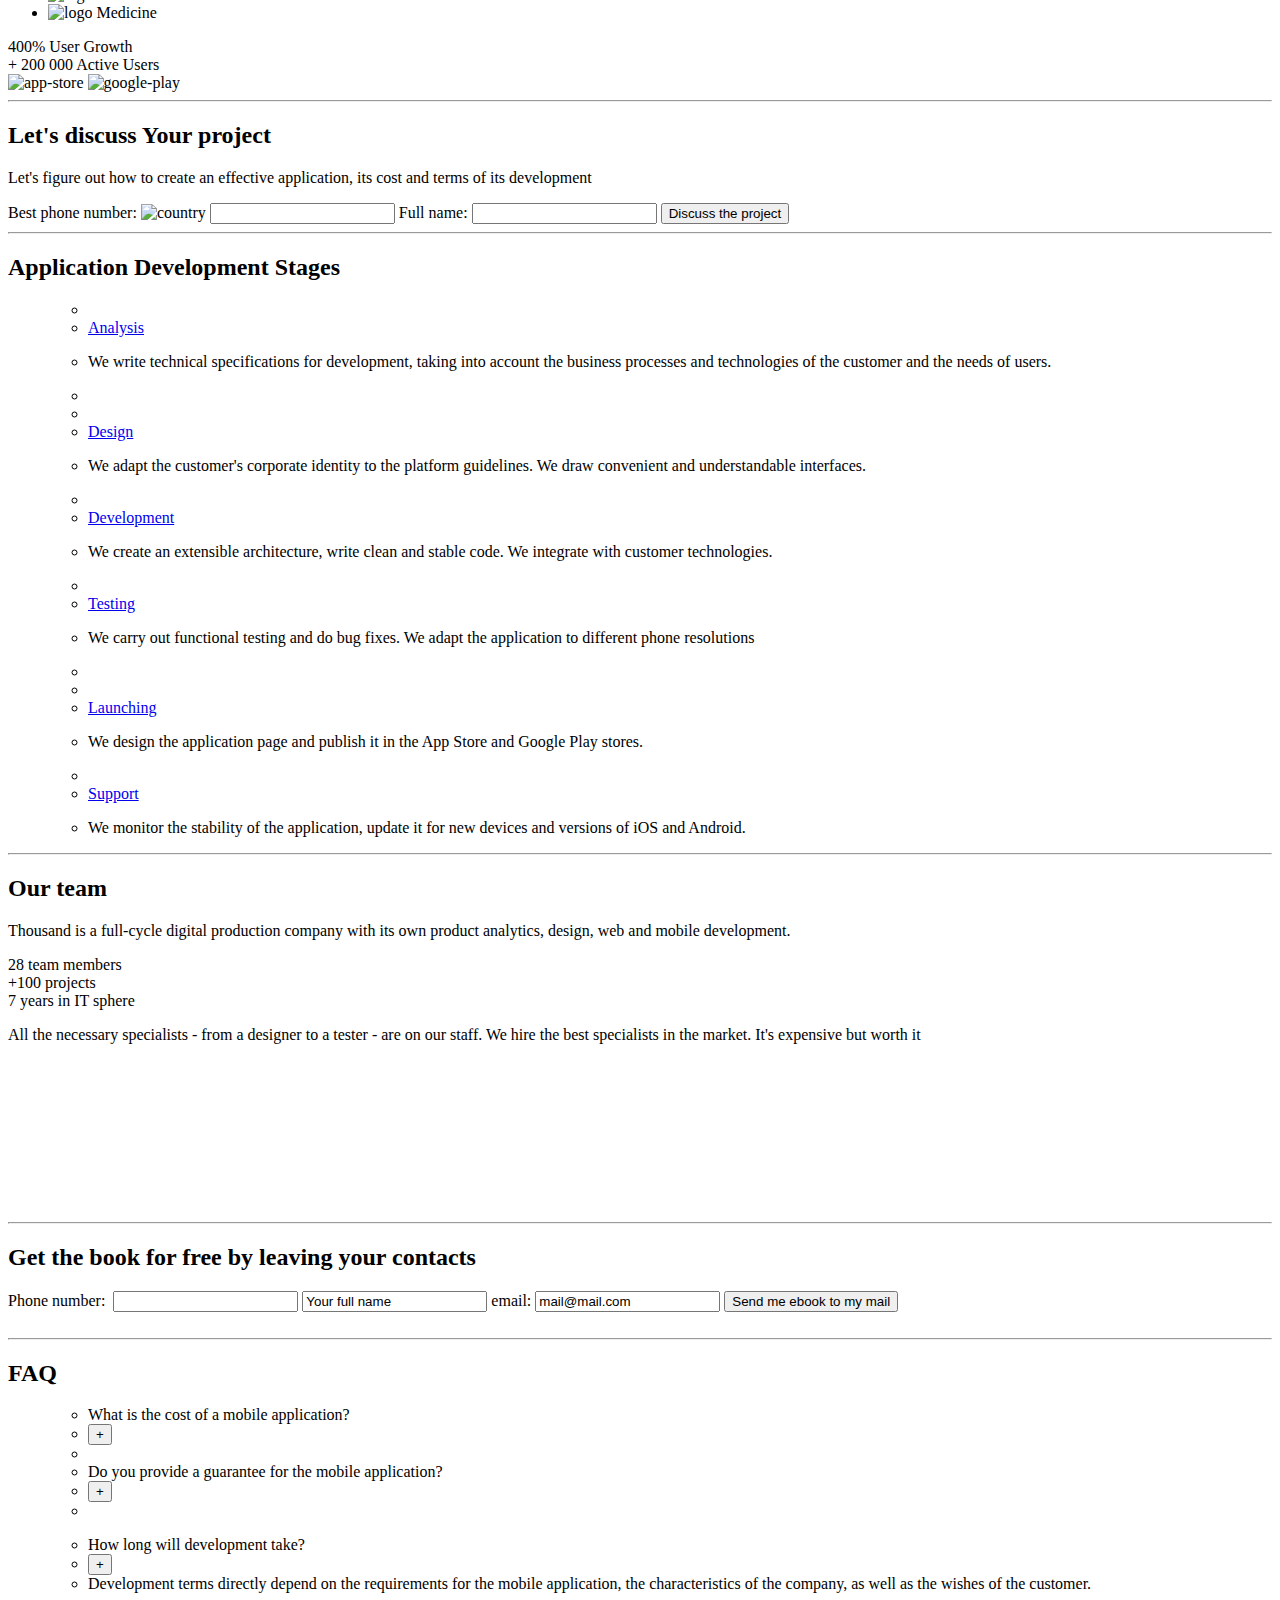
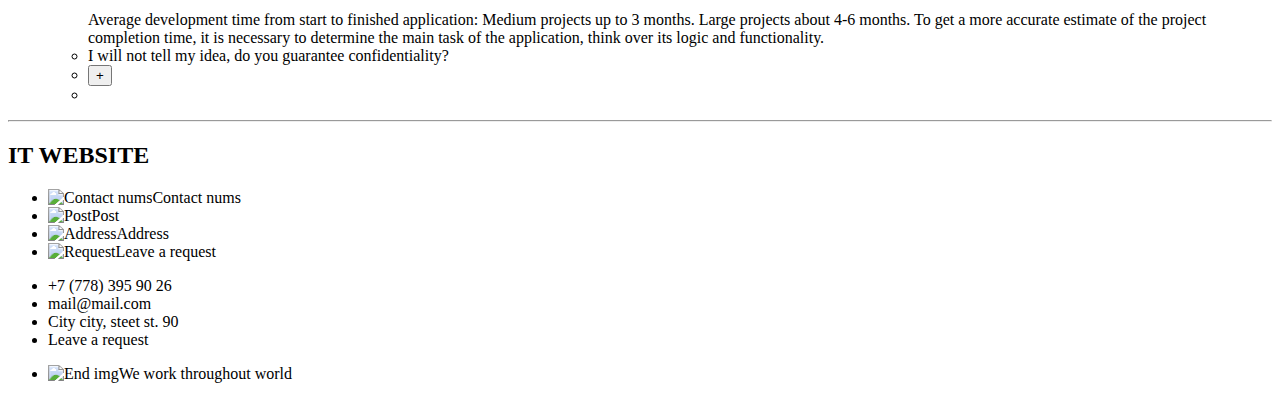
==== commit ad30e4bc: "small save" ====
--- a/src/index.html
+++ b/src/index.html
@@ -1,234 +1,373 @@
 <!DOCTYPE html>
-<html lang="en">
+<html lang="ru">
 
 <head>
-    <meta charset="UTF-8">
-    <meta name="viewport" content="width=device-width, initial-scale=1.0">
-    <link rel="stylesheet" href="assets/styles/global.css">
-    <title>Pizza Calculator</title>
-
+    <title>BlockTask</title>
+    <meta charset="utf-8">
+    <meta name="viewport" content="width=device-width, initial scale=1.0">
+    <meta http-equiv="X-UA-Compatible" content="ie=edge">
+    <link rel="stylesheet" href="src/assets/styles/style.css">
+    <link rel="preconnect" href="https://fonts.googleapis.com">
+    <link rel="preconnect" href="https://fonts.gstatic.com" crossorigin>
+    <link href="https://fonts.googleapis.com/css2?family=Inter:wght@100;300;400;700&display=swap" rel="stylesheet">
 </head>
 
 <body>
-    <div class="container">
-        <div class="left-column">
-            <div class="pizza-images">
-                <div class="pizza-item" onclick="selectPizza(new Margarita('Small'))">
-                    <img src="assets/img/margarita.jpg" alt="Margarita">
-                    <div class="pizza-caption">Маргарита</div>
-                </div>
-                <div class="pizza-item" onclick="selectPizza(new Pepperoni('Small'))">
-                    <img src="assets/img/pepperoni.jpg" alt="Pepperoni">
-                    <div class="pizza-caption">Пепперони</div>
-                </div>
-                <div class="pizza-item" onclick="selectPizza(new Bavarian('Small'))">
-                    <img src="assets/img/bavarian.jpg" alt="Bavarian" style="width: 100%; height: 81%;">
-                    <div class="pizza-caption">Баварская</div>
-                </div>
-            </div>
-        </div>
-        <div class="right-column">
-            <div>
-                <h2>Выбрать размер:</h2>
-                <div class="slider">
-                    <label for="sizeSmall" id="sizeSmallLabel">Маленькая</label>
-                    <input type="range" min="0" max="1" value="0" class="slider" id="sizeSliderInput"
-                        onchange="calculatePizza()">
-                    <label for="sizeBig" id="sizeBigLabel">Большая</label>
-                </div>
-                <h2>Добавить по вкусу:</h2>
-                <div class="topping-option">
-                    <img src="assets/img/creamyMozzarella.jpg" alt="CreamyMozzarella"
-                        onclick="toggleTopping(Toppings.CreamyMozzarella)" style="width: 100%; height: 200px;">
-                    <p>Сливочная моцарелла</p>
-                    <p><span id="toppingPriceCreamyMozzarella">+50₽</span></p>
-                </div>
-
-                <div class="topping-option">
-                    <img src="assets/img/cheeseBoard.jpg" alt="CheeseBoard"
-                        onclick="toggleTopping(Toppings.CheeseBoard)" style="width: 100%;">
-                    <p>Сырный борт</p>
-                    <p><span id="toppingPriceCheeseBoard">+150₽</span></p>
-                </div>
-
-                <div class="topping-option">
-                    <img src="assets/img/cheddarAndParmesan.jpg" alt="CheddarAndParmesan"
-                        onclick="toggleTopping(Toppings.CheddarAndParmesan)" style="width: 100%;">
-                    <p>Чеддер и пармезан</p>
-                    <p><span id="toppingPriceCheddarAndParmesan">+150₽</span></p>
-                </div>
-
-            </div>
-        </div>
-    </div>
-
-    <button id="addToCartButton">Добавить в корзину за <span id="buttonPrice"></span></button>
-
-    <script>
-        const PizzaSizes = { Big: 'Big', Small: 'Small' };
-        const Toppings = { CreamyMozzarella: 'CreamyMozzarella', CheeseBoard: 'CheeseBoard', CheddarAndParmesan: 'CheddarAndParmesan' }
-
-        class Pizza {
-            constructor(size) {
-                this.size = size;
-                this.toppings = [];
-                this.calculateBasePrice();
-                this.calculateBaseCalories();
-            }
-
-            addTopping(topping) {
-                const toppingOption = document.querySelector('.topping-option img[alt="' + topping + '"]').closest('.topping-option');
-                if (!this.toppings.includes(topping)) {
-                    switch (topping) {
-                        case Toppings.CreamyMozzarella:
-                            this.price += (this.size === PizzaSizes.Big) ? 100 : 50;
-                            this.calories += 20;
-                            break;
-                        case Toppings.CheeseBoard:
-                            this.price += (this.size === PizzaSizes.Big) ? 300 : 150;
-                            this.calories += 50;
-                            break;
-                        case Toppings.CheddarAndParmesan:
-                            this.price += (this.size === PizzaSizes.Big) ? 300 : 150;
-                            this.calories += 50;
-                            break;
-                        default:
-                            console.log("Такой добавки нет");
-                    }
-                    this.toppings.push(topping);
-                    toppingOption.classList.add('selected');
-                } else {
-                    this.removeTopping(topping);
-                    toppingOption.classList.remove('selected');
-                }
-                this.calculatePizza();
-            }
-
-            removeTopping(topping) {
-                const index = this.toppings.indexOf(topping);
-                if (index !== -1) {
-                    switch (topping) {
-                        case Toppings.CreamyMozzarella:
-                            this.price -= (this.size === PizzaSizes.Big) ? 100 : 50;
-                            this.calories -= 20;
-                            break;
-                        case Toppings.CheeseBoard:
-                            this.price -= (this.size === PizzaSizes.Big) ? 300 : 150;
-                            this.calories -= 50;
-                            break;
-                        case Toppings.CheddarAndParmesan:
-                            this.price -= (this.size === PizzaSizes.Big) ? 300 : 150;
-                            this.calories -= 50;
-                            break;
-                    }
-                    this.toppings.splice(index, 1);
-                }
-            }
-
-            calculateBasePrice() {
-                this.price = (this.size === PizzaSizes.Big) ? 200 : 100;
-            }
-
-            calculateBaseCalories() {
-                this.calories = (this.size === PizzaSizes.Big) ? 200 : 100;
-            }
-
-            calculatePizza() {
-                document.getElementById('buttonPrice').textContent = `${this.getPrice()} руб., (${this.getCalories()} кКал)`;
-            }
-
-            getSize = () => this.size
-            getKind = () => this.constructor.name;
-            getPrice = () => this.price;
-            getCalories = () => this.calories;
-
-            getToppings() {
-                console.log("Toppings:");
-                this.toppings.forEach(topping => {
-                    console.log("- " + topping);
-                });
-            }
-        }
-
-
-        class Margarita extends Pizza {
-
-            constructor(size) {
-                super(size);
-                this.price += 500
-                this.calories += 300
-            }
-        }
-
-        class Pepperoni extends Pizza {
-
-            constructor(size) {
-                super(size);
-                this.price += 800
-                this.calories += 400
-            }
-        }
-
-        class Bavarian extends Pizza {
-
-            constructor(size) {
-                super(size);
-                this.price += 700
-                this.calories += 450
-
-            }
-        }
-
-        let selectedPizza = null;
-
-        function selectPizza(pizza) {
-            selectedPizza = pizza;
-            document.querySelectorAll('.pizza-item').forEach(item => item.style.border = '');
-            document.querySelectorAll('.topping-option').forEach(item => item.classList.remove('selected'));
-            document.querySelector('.pizza-item img[alt="' + pizza.getKind() + '"]').parentNode.style.border = '2px solid black';
-            calculatePizza();
-        }
-
-        function toggleTopping(topping) {
-            if (selectedPizza !== null) {
-                selectedPizza.addTopping(topping);
-            }
-        }
-
-        function calculatePizza() {
-            const selectedSize = document.getElementById('sizeSliderInput').value === '0' ? PizzaSizes.Small : PizzaSizes.Big;
-            if (selectedPizza !== null) {
-                if (selectedSize !== selectedPizza.getSize()) {
-                    selectedPizza.toppings = [];
-                    document.querySelectorAll('.topping-option').forEach(item => item.classList.remove('selected'));
-                }
-                selectedPizza = new selectedPizza.constructor(selectedSize);
-                recalculateToppingPrices(selectedSize);
-                document.getElementById('buttonPrice').textContent = `${selectedPizza.getPrice()} руб., (${selectedPizza.getCalories()} кКал)`;
-            }
-        }
-
-        function recalculateToppingPrices(size) {
-            const toppingPrices = {
-                [Toppings.CreamyMozzarella]: { Small: 50, Big: 100 },
-                [Toppings.CheeseBoard]: { Small: 150, Big: 300 },
-                [Toppings.CheddarAndParmesan]: { Small: 150, Big: 300 }
-            };
-
-            Object.keys(toppingPrices).forEach(topping => {
-                const toppingElement = document.getElementById(`toppingPrice${topping}`);
-                if (toppingElement) {
-                    const price = toppingPrices[topping][size];
-                    toppingElement.textContent = `+${price}₽`;
-                }
-            });
-        }
-
-        document.getElementById('sizeSliderInput').addEventListener('change', () => {
-            calculatePizza();
-            recalculateToppingPrices(document.getElementById('sizeSliderInput').value === '0' ? PizzaSizes.Small : PizzaSizes.Big);
-        });
-    </script>
+    <div class="header">
+        <span class="logo"><a href="index.html">IT WEBSITE</a></span>
+        <ul class="header-menu">
+            <li><a href="#">Services</a></li>
+            <li><a href="#">Media</a></li>
+            <li><a href="#">Cases</a></li>
+            <li><a href="#">FAQ</a></li>
+            <li><a href="#">Contacts</a></li>
+        </ul>
+        <ul class="header-phones">
+            <li><img src="src/assets/img/smartphone_outline_24.png" alt="Header phone"></li>
+            <li class="phones"><a href="phone:+791111111111">+7 (111) 111 11 11</a></li>
+            <li class="phones"><a href="phone:+791111111111">+7 (111) 111 11 11</a></li>
+        </ul>
+        <ul class="header-mail">
+            <li><img src="src/assets/img/mail_outline_24.png" alt="Header mail"></li>
+            <li><a href="mailto:itcompany@mail.com">itcompany@mail.com</a></li>
+        </ul>
+    </div>
+
+    <div class="begin-information">
+        <div class="main-info">
+            <h2>Development of <span class="speciality">mobile applications</span> and <span class="speciality">web
+                    services</span> of any complexity</h2>
+            <p>We create mobile applications for iOS, Android that transfer your business to mobile applications of your
+                customers' devices</p>
+        </div>
+        <div class="application">
+            <h3>Leave your contacts and we will call you back within 30 minutes</h3>
+            <div class="application-form">
+                <form>
+                    <label>Phone number </label>
+                    <img src="src\assets\img\🇰🇿.png">
+                    <input type="text" placeholder="+7 (111) 111-11-11">
+
+                    <label>Full name</label>
+                    <input type="text" placeholder="Иван Иванов">
+
+                    <input class="button" type="submit" value="Get
+consultation">
+                </form>
+            </div>
+        </div>
+    </div>
+
+    <hr>
+
+    <div class="development-info">
+        <div class="stack-technologies">
+            <h2>Full development cycle</h2>
+            <p>We use proven technologies</p>
+            <h3>Web</h3>
+            <p>PHP / Javascript / Node.JS / Web Socket / Socket.io / Vue.js/ Nuxt / MySQL / Laravel / GO lang / django /
+                Python</p>
+            <h3>Mobile</h3>
+            <p>Swift / Kotlin / Alamofire / Firebase / CoreData / Room / Realm / Coroutine / RxJava / RxSwift / Unit
+                Test / Navigation</p>
+        </div>
+        <div class="development-list">
+            <ul class="cycle-list">
+                <li>iOS development</li>
+                <li>Android development</li>
+                <li>Web development</li>
+                <li>UI/UX design</li>
+                <li>Testing</li>
+                <li>Launch</li>
+                <li>IT consulting</li>
+            </ul>
+        </div>
+    </div>
+
+    <hr>
+
+    <div class="industries-list">
+        <h2>Developed more than 100 projects in 15 industries</h2>
+        <div class="industries-list-item">
+            <img src="" alt="industry1"> Social media
+        </div>
+        <div class="industries-list-item">
+            <img src="" alt="industry2"> Education
+        </div>
+        <div class="industries-list-item">
+            <img src="" alt="industry3"> AR technology
+        </div>
+        <div class="industries-list-item">
+            <img src="" alt="industry4"> Fitness and sport
+        </div>
+        <div class="industries-list-item">
+            <img src="" alt="industry5"> Auto, transport
+        </div>
+        <div class="industries-list-item">
+            <img src="" alt="industry6"> TV series
+        </div>
+        <div class="industries-list-item">
+            <img src="" alt="industry7"> Bank
+        </div>
+        <div class="industries-list-item">
+            <img src="" alt="industry8"> Medicine, health
+        </div>
+        <div class="industries-list-item">
+            <img src="" alt="industry9"> Startups
+        </div>
+        <div class="industries-list-item">
+            <img src="" alt="industry10"> Construction
+        </div>
+        <div class="industries-list-item">
+            <img src="" alt="industry11"> Restaurants, food delivery
+        </div>
+        <div class="industries-list-item">
+            <img src="" alt="industry12"> Religion
+        </div>
+        <div class="industries-list-item">
+            <img src="" alt="industry13"> Game projects
+        </div>
+        <div class="industries-list-item">
+            <img src="" alt="industry14"> Marketplaces
+        </div>
+        <div class="industries-list-item">
+            <img src="" alt="industry15"> Online cources
+        </div>
+    </div>
+
+    <hr>
+
+    <div class="projects-info">
+        <h2>Projects we are proud of</h2>
+        <p>Our software development company is truly proud of the wonderful clients we have worked with. We enjoy a
+            long-term partnership</p>
+        <div class="projects-list">
+            <ul class="projects-list">
+                <li>I-teka</li>
+                <li>Dauletten</li>
+                <li>Guru Bosch</li>
+                <li>Santo</li>
+                <li>Home Credit Bank</li>
+                <li>BI Partners</li>
+                <li>Europharma</li>
+            </ul>
+
+            <button class="button" type="info" value="View 100 more projects"></button>
+        </div>
+        <div class="project-content">
+            <h2>I-teka</h2>
+            <p>The application is designed to search for drugs by availability in pharmacies in cities. During
+                quarantine, the application helped many people, which gives more value.</p>
+            <div class="project-stack">
+                <p>Business analysis / iOS / Android / QA / UI/UX Design</p>
+            </div>
+            <div class="location-industry">
+                <ul class="location-industry">
+                    <li><img src="" alt="logo"> Kazakhstan</li>
+                    <li><img src="" alt="logo"> Medicine</li>
+                </ul>
+            </div>
+            <div class="users">
+                <span class="number">400%</span>
+                <span class="label">User Growth</span>
+            </div>
+            <div class="users-active">
+                <span class="number">+ 200 000</span>
+                <span class="label">Active Users</span>
+            </div>
+            <div class="downloads">
+                <img src="" alt="app-store">
+                <img src="" alt="google-play">
+            </div>
+        </div>
+    </div>
+
+    <hr>
+
+    <div class="discuss-project">
+        <h2>Let's discuss Your project</h2>
+        <p>Let's figure out how to create an effective application, its cost and terms of its development</p>
+        <div class="discuss-form">
+            <form class="discuss-form">
+                <label>Best phone number: </label>
+                <img src="" alt="country">
+                <input class="input" type="text" name="phone-number">
+                <label>Full name: </label>
+                <input class="input" type="text" name="full-name">
+                <input class="button" type="submit" value="Discuss the project"><br>
+            </form>
+        </div>
+    </div>
+
+    <hr>
+
+    <div class="development-stages">
+        <h2>Application Development Stages</h2>
+        <ul class="stages-list-1">
+            <ul class="stages-list-item">
+                <li><img src=""></li>
+                <li><a href="#">Analysis</a></li>
+                <li>
+                    <p>We write technical specifications for development, taking into account the business processes and
+                        technologies of the customer and the needs of users.</p>
+                </li>
+                <li class="background-image"><img src=""></li>
+            </ul>
+            <ul class="stages-list-item">
+                <li><img src=""></li>
+                <li><a href="#">Design</a></li>
+                <li class="background-image">
+                    <p>We adapt the customer's corporate identity to the platform guidelines. We draw convenient and
+                        understandable interfaces.</p>
+                </li>
+            </ul>
+            <ul class="stages-list-item">
+                <li><img src=""></li>
+                <li><a href="#">Development</a></li>
+                <li class="background-image">
+                    <p>We create an extensible architecture, write clean and stable code. We integrate with customer
+                        technologies.</p>
+                </li>
+            </ul>
+        </ul>
+
+        <ul class="stages-list-2">
+            <ul class="stages-list-item">
+                <li><img src=""></li>
+                <li><a href="#">Testing</a></li>
+                <li>
+                    <p>We carry out functional testing and do bug fixes. We adapt the application to different phone
+                        resolutions</p>
+                </li>
+                <li class="background-image"><img src=""></li>
+            </ul>
+            <ul class="stages-list-item">
+                <li><img src=""></li>
+                <li><a href="#">Launching</a></li>
+                <li class="background-image">
+                    <p>We design the application page and publish it in the App Store and Google Play stores.</p>
+                </li>
+            </ul>
+            <ul class="stages-list-item">
+                <li><img src=""></li>
+                <li><a href="#">Support</a></li>
+                <li class="background-image">
+                    <p>We monitor the stability of the application, update it for new devices and versions of iOS and
+                        Android.</p>
+                </li>
+            </ul>
+        </ul>
+    </div>
+
+    <hr>
+
+    <div class="team">
+        <h2>Our team</h2>
+        <p>Thousand is a full-cycle digital production company with its own product analytics, design, web and mobile
+            development.</p>
+        <div class="members">
+            <span class="number">28</span>
+            <span class="label">team members</span>
+        </div>
+        <div class="projects">
+            <span class="number">+100</span>
+            <span class="label">projects</span>
+        </div>
+        <div class="years">
+            <span class="number-label">7 years</span>
+            <span class="label">in IT sphere</span>
+        </div>
+        <p>All the necessary specialists - from a designer to a tester - are on our staff. We hire the best specialists
+            in the market. It's expensive but worth it</p>
+
+        <div class="team-video">
+            <video>
+                <source src="">
+            </video>
+        </div>
+    </div>
+
+    <hr>
+
+    <div class="free-book">
+        <h2>Get the book for free by leaving your contacts</h2>
+        <div class="book-application">
+            <form class="book-application-form">
+                <label>Phone number: </label>
+                <img class="country">
+                <input class="input" type="text" name="phone-number">
+                <input class="input" type="text" name="full-name" value="Your full name">
+                <label>email: </label>
+                <input class="input" type="email" name="email" value="mail@mail.com">
+                <input class="button" type="submit" value="Send me ebook to my mail"><br>
+            </form>
+        </div>
+        <div class="background-image">
+            <img src="">
+        </div>
+    </div>
+
+    <hr>
+
+    <div class="faq">
+        <h2>FAQ</h2>
+        <div class="faq-sections">
+            <ul class="faq-sections-1">
+                <ul class="faq-sections-item">
+                    <li>What is the cost of a mobile application?</li>
+                    <li><button class="open-text">+</button></li>
+                    <li></li>
+                </ul>
+                <ul class="faq-sections-item">
+                    <li>Do you provide a guarantee for the mobile application?</li>
+                    <li><button class="open-text">+</button></li>
+                    <li></li>
+                </ul>
+            </ul>
+
+            <ul class="faq-sections-2">
+                <ul class="faq-sections-item">
+                    <li>How long will development take?</li>
+                    <li><button class="open-text">+</button></li>
+                    <li>Development terms directly depend on the requirements for the mobile application, the
+                        characteristics of the company, as well as the wishes of the customer.
+                        <br><br>Average development time from start to finished application: Medium projects up to 3
+                        months. Large projects about 4-6 months. To get a more accurate estimate of the project
+                        completion time, it is necessary to determine the main task of the application, think over its
+                        logic and functionality.
+                    </li>
+                </ul>
+                <ul class="faq-sections-item">
+                    <li>I will not tell my idea, do you guarantee confidentiality?</li>
+                    <li><button class="open-text">+</button></li>
+                    <li></li>
+                </ul>
+            </ul>
+        </div>
+    </div>
+
+    <hr>
+
+    <div class="footer">
+        <h2>IT WEBSITE</h2>
+        <ul class="footer-img-label">
+            <li><img src="src/assets/img/smartphone_outline_24 grey.png" alt="Contact nums">Contact nums</li>
+            <li><img src="src/assets/img/mail_outline_24 grey.png" alt="Post">Post</li>
+            <li><img src="src/assets/img/place_outline_24.png" alt="Address">Address</li>
+            <li><img src="src/assets/img/document_outline_24.png" alt="Request">Leave a request</li>
+        </ul>
+        <ul class="footer-value">
+            <li>+7 (778) 395 90 26</li>
+            <li>mail@mail.com</li>
+            <li>City city, steet st. 90</li>
+            <li>Leave a request</li>
+        </ul>
+        <ul class="footer-end-label">
+            <li><img src="src/assets/img/Vector.png" alt="End img">We work throughout world</li>
+        </ul>
+    </div>
+
+    <script src="index.js"></script>
 </body>
 
 </html>